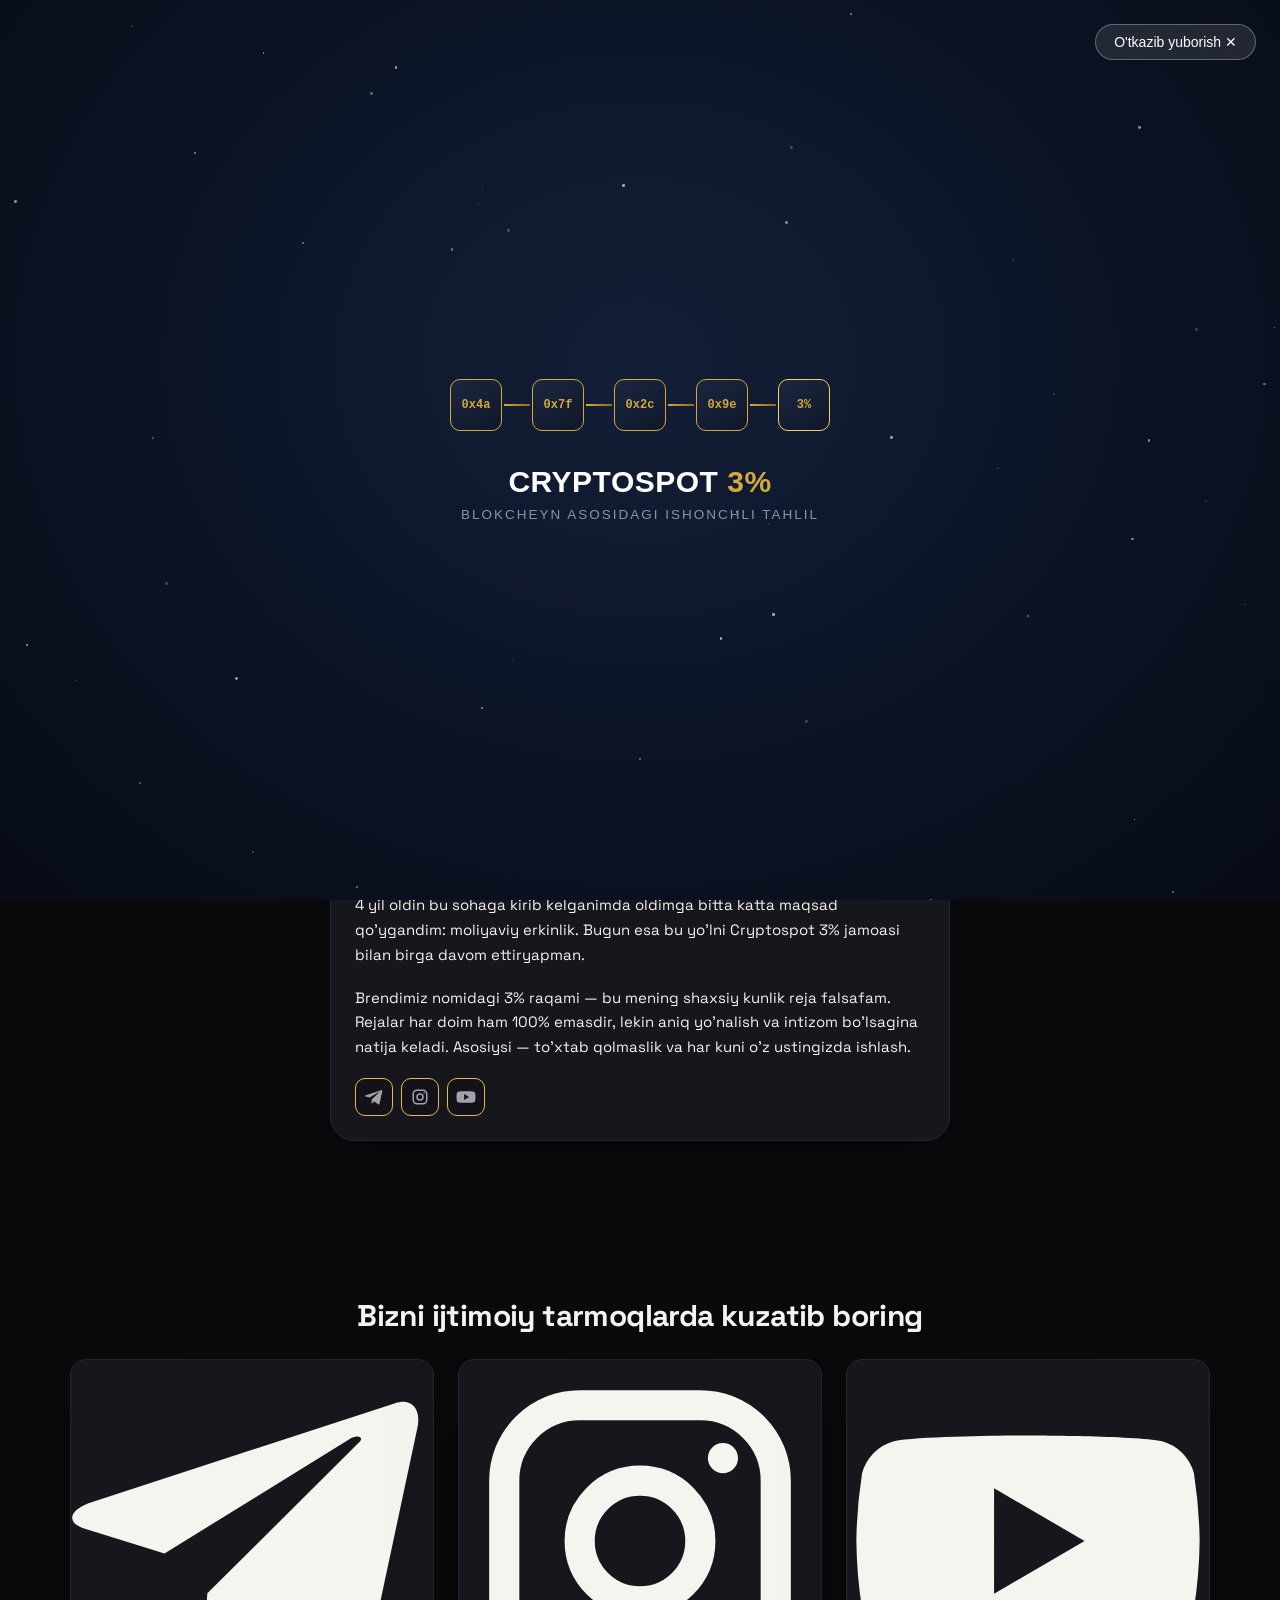
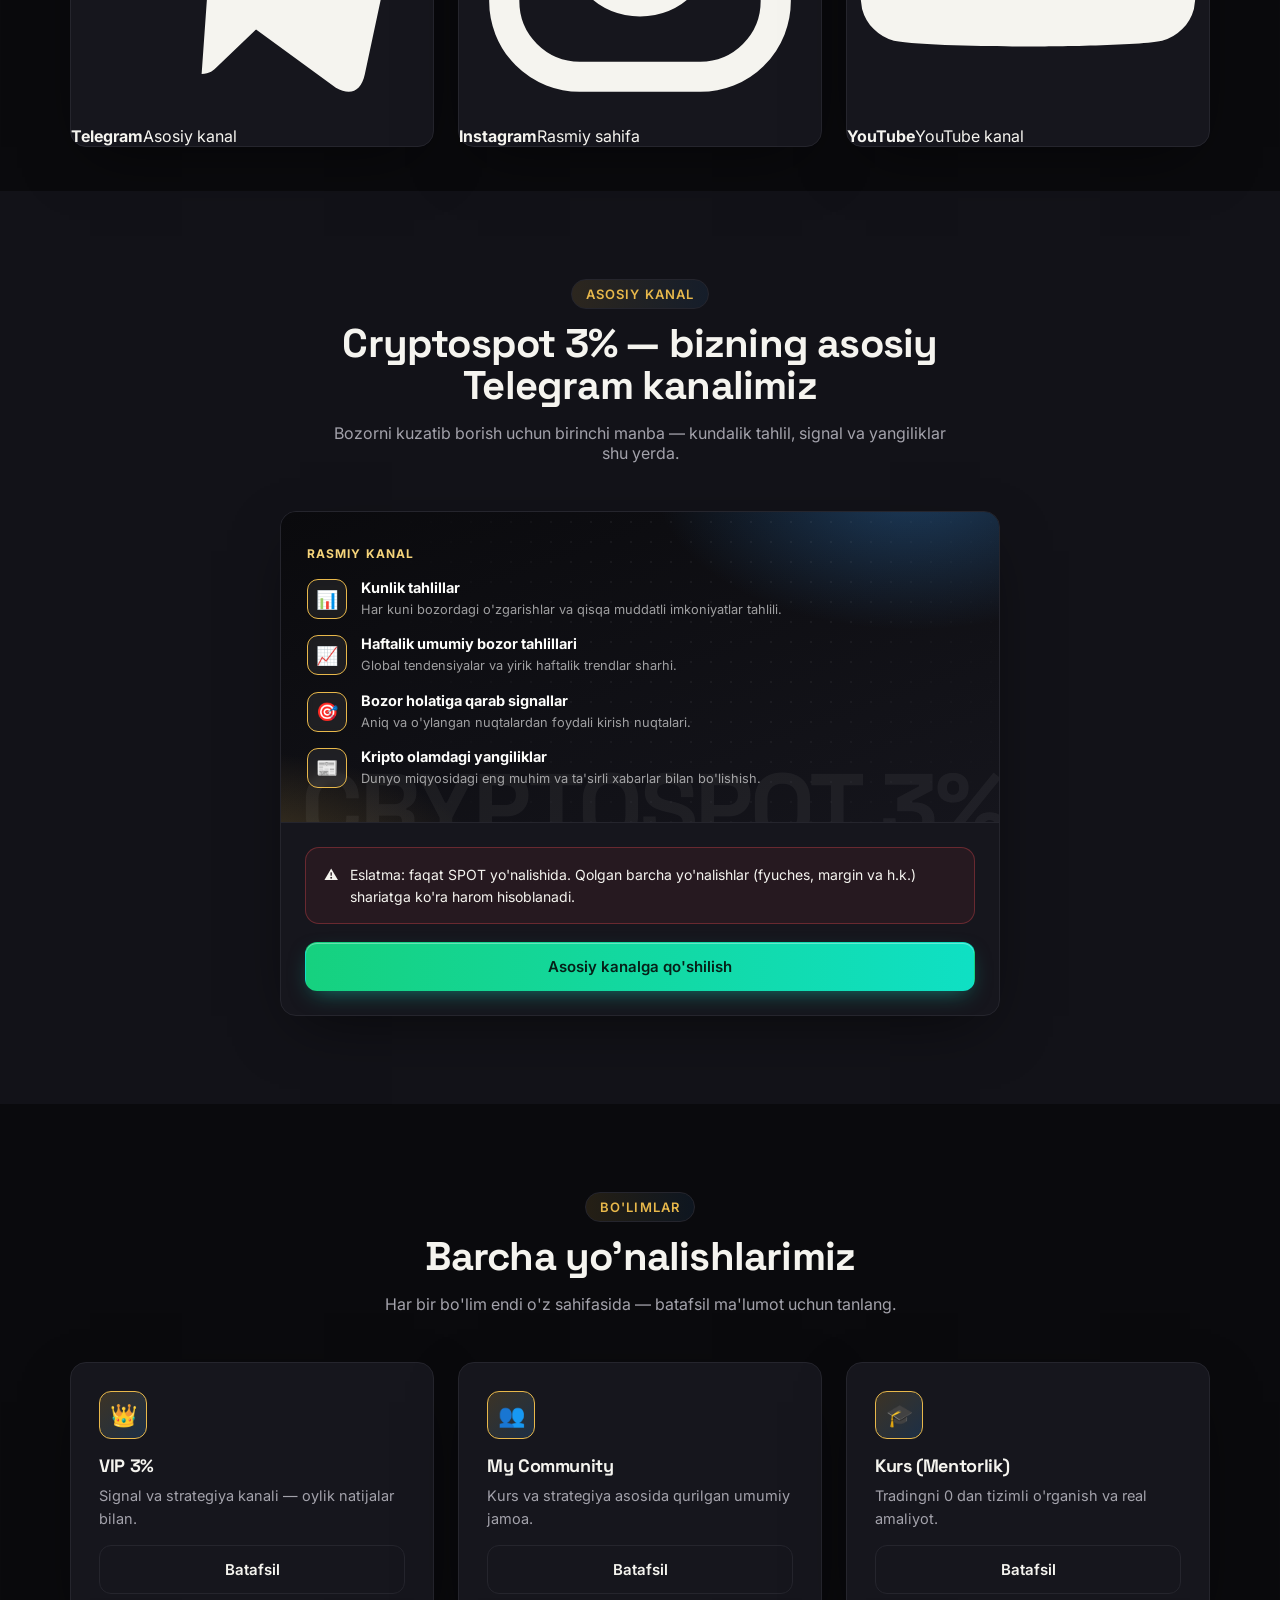
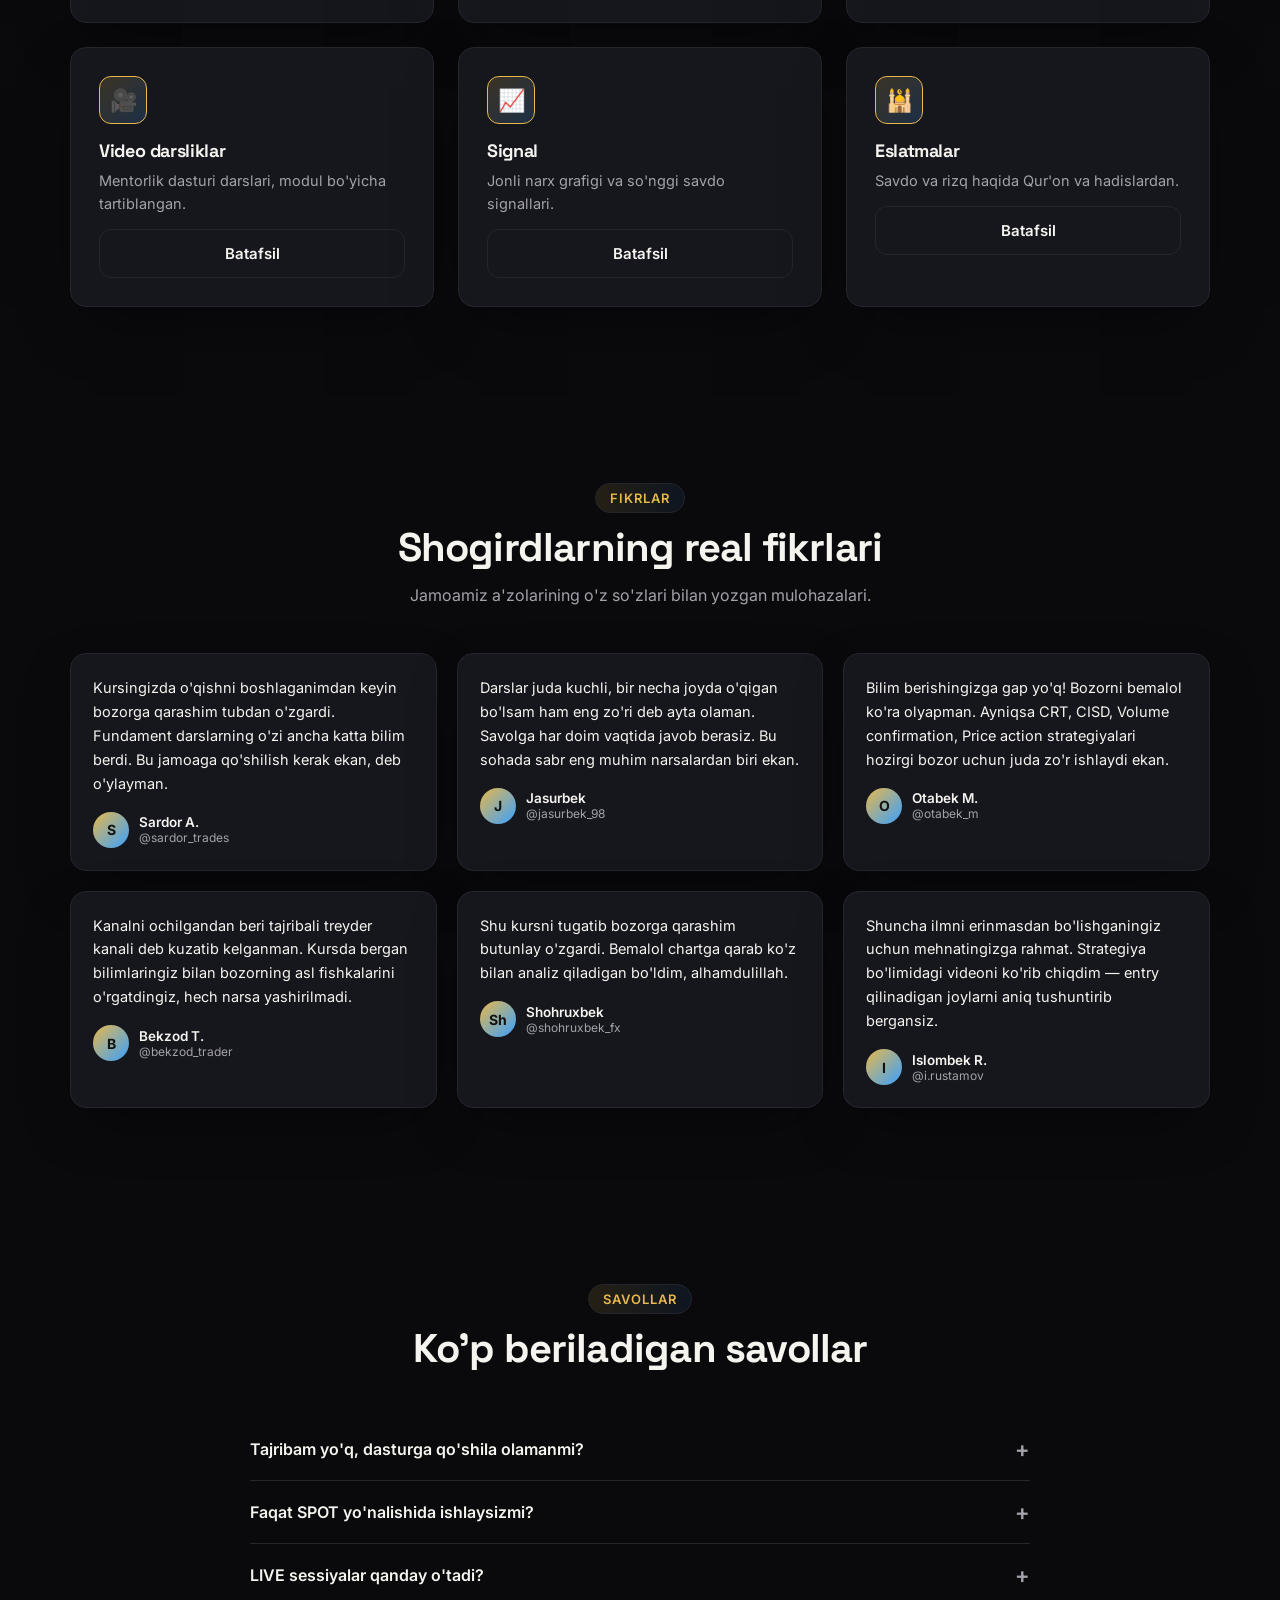
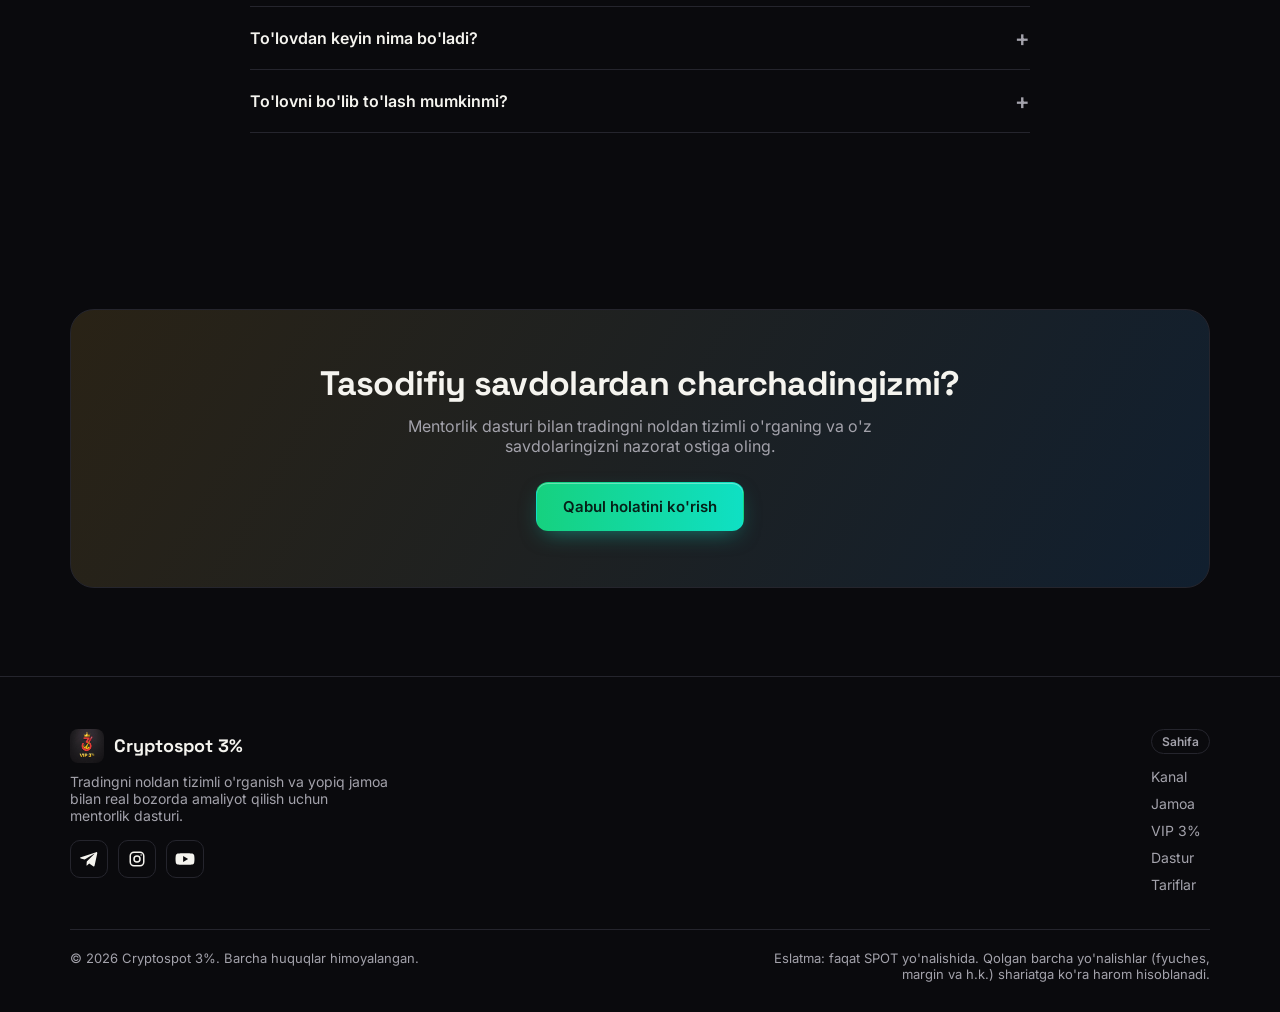
==== web/index.html @ ac778fa9 "To'liq sayt: 9 sahifa, veb admin panel va API ga ulanish Sayt endi mahsulotning markazi. site4 arxiv" ====
<!DOCTYPE html>
<html lang="uz" data-theme="dark">
<head>
<meta charset="UTF-8">
<meta name="viewport" content="width=device-width, initial-scale=1.0">
<title>CS3% Mentorlik — Cryptospot 3%</title>
<meta name="description" content="CS3% Mentorlik — tradingni 0 dan tizimli o'rganish va real bozorda amaliyot qilish uchun mentorlik dasturi. Abdulloh, Cryptospot 3% asoschisi.">
<meta property="og:title" content="CS3% Mentorlik — Cryptospot 3%">
<meta property="og:description" content="Tahlil qilishni hamma biladi. Biz sizga bajarishni — Execution'ni o'rgatamiz.">
<meta property="og:image" content="assets/img/logo-cs3.png">
<meta property="og:type" content="website">
<link rel="icon" href="assets/img/logo-main.png">
<link rel="preconnect" href="https://fonts.googleapis.com">
<link href="https://fonts.googleapis.com/css2?family=Inter:wght@400;500;600;700&family=Space+Grotesk:wght@500;600;700&display=swap" rel="stylesheet">
<link rel="stylesheet" href="assets/css/main.css">
  <meta name="google-site-verification" content="6dXz70I07AuWuCMM8r_XZK_Budmu9JHM1w6QXV11bR0">
<!-- Sozlamalar va ulanish moduli <head> da yuklanadi: sahifa ichidagi
     skriptlar SITE_CONFIG ga tayanadi, shuning uchun ular avval kelishi shart -->
<script src="assets/js/config.js"></script>
<script src="assets/js/auth.js"></script>
</head>
<body>
  <div id="introOverlay" style="position:fixed;inset:0;z-index:99999;background:radial-gradient(ellipse at 50% 40%,#131f38 0%,#0a1120 65%,#070c17 100%);display:flex;align-items:center;justify-content:center;transition:opacity .7s ease;overflow:hidden;">

  <div id="introStars" style="position:absolute;inset:0;"></div>

  <button id="introSkip" style="position:absolute;top:24px;right:24px;background:rgba(255,255,255,.1);backdrop-filter:blur(6px);color:#fff;border:1px solid rgba(255,255,255,.3);padding:9px 18px;border-radius:24px;font-size:14px;font-family:Arial,Helvetica,sans-serif;cursor:pointer;z-index:2;">
    O'tkazib yuborish ✕
  </button>

  <div style="position:relative;text-align:center;z-index:2;">
    <div id="introChain" style="display:flex;align-items:center;justify-content:center;">
      <div class="ib-block" style="animation-delay:.0s">
        <span class="ib-hash">0x4a</span>
      </div>
      <div class="ib-line" style="animation-delay:.45s"></div>
      <div class="ib-block" style="animation-delay:.3s">
        <span class="ib-hash">0x7f</span>
      </div>
      <div class="ib-line" style="animation-delay:.75s"></div>
      <div class="ib-block" style="animation-delay:.6s">
        <span class="ib-hash">0x2c</span>
      </div>
      <div class="ib-line" style="animation-delay:1.05s"></div>
      <div class="ib-block" style="animation-delay:.9s">
        <span class="ib-hash">0x9e</span>
      </div>
      <div class="ib-line" style="animation-delay:1.35s"></div>
      <div class="ib-block ib-block-final" style="animation-delay:1.2s">
        <span class="ib-hash">3%</span>
      </div>
    </div>

    <div id="introTitle" style="margin-top:34px;opacity:0;">
      <div style="color:#fff;font-family:Arial,Helvetica,sans-serif;font-size:30px;font-weight:800;letter-spacing:.5px;">
        CRYPTOSPOT <span style="color:#D4A83C;">3%</span>
      </div>
      <div style="color:#8a93a8;font-family:Arial,Helvetica,sans-serif;font-size:13.5px;letter-spacing:2px;margin-top:8px;text-transform:uppercase;">
        Blokcheyn asosidagi ishonchli tahlil
      </div>
    </div>
  </div>

  <style>
    @keyframes ibPop {
      0%   { opacity:0; transform:scale(.4) translateY(10px); }
      60%  { opacity:1; transform:scale(1.12) translateY(0); }
      100% { opacity:1; transform:scale(1) translateY(0); }
    }
    @keyframes ibLine {
      0%   { width:0; opacity:.3; }
      100% { width:26px; opacity:1; }
    }
    @keyframes ibTitleFade {
      0%   { opacity:0; transform:translateY(10px); }
      100% { opacity:1; transform:translateY(0); }
    }
    @keyframes ibGlow {
      0%,100% { box-shadow:0 0 10px rgba(212,168,60,.35), inset 0 0 10px rgba(212,168,60,.15); }
      50%     { box-shadow:0 0 22px rgba(212,168,60,.65), inset 0 0 14px rgba(212,168,60,.3); }
    }
    .ib-block {
      width:52px;height:52px;border-radius:10px;
      background:linear-gradient(145deg,#1b2740,#0f1729);
      border:1.5px solid #D4A83C;
      display:flex;align-items:center;justify-content:center;
      opacity:0;
      animation:ibPop .5s ease-out forwards, ibGlow 1.8s ease-in-out infinite;
      animation-delay:inherit;
    }
    .ib-block-final { border-color:#f2d060; }
    .ib-hash{ font-family:'Courier New',monospace; font-size:12px; color:#D4A83C; font-weight:700; }
    .ib-line{
      width:0; height:2px; margin:0 2px;
      background:linear-gradient(90deg,#D4A83C,#8a6b1f);
      opacity:0;
      animation:ibLine .3s ease-out forwards;
      animation-delay:inherit;
    }
    #introTitle{ animation:ibTitleFade .8s ease-out forwards; animation-delay:1.8s; }

    @media (max-width:480px){
      .ib-block{ width:40px;height:40px;border-radius:8px; }
      .ib-hash{ font-size:10px; }
      .ib-line{ width:0; margin:0 1px; }
      @keyframes ibLine { 0%{width:0;opacity:.3;} 100%{width:14px;opacity:1;} }
      #introTitle > div:first-child{ font-size:24px; }
    }
  </style>

  <script>
    (function(){
      var host = document.getElementById('introStars');
      for (var i=0;i<50;i++){
        var s = document.createElement('div');
        var size = Math.random()*2+1;
        s.style.cssText = 'position:absolute;width:'+size+'px;height:'+size+'px;border-radius:50%;'+
          'background:rgba(255,255,255,'+(Math.random()*0.5+0.15)+');'+
          'top:'+(Math.random()*100)+'%;left:'+(Math.random()*100)+'%;';
        host.appendChild(s);
      }
    })();
  </script>

</div>

<script>
(function(){
  var overlay = document.getElementById('introOverlay');
  var skipBtn = document.getElementById('introSkip');

  if (sessionStorage.getItem('cs3_intro_shown')) {
    overlay.style.display = 'none';
  } else {
    document.body.style.overflow = 'hidden';

    function closeIntro(){
      overlay.style.opacity = '0';
      document.body.style.overflow = '';
      sessionStorage.setItem('cs3_intro_shown', '1');
      setTimeout(function(){ overlay.style.display = 'none'; }, 700);
    }

    skipBtn.addEventListener('click', closeIntro);
    setTimeout(closeIntro, 3400);
  }
})();
</script>
  
<style>
.nav-links{display:none !important}
.burger{display:flex !important}
.mobile-menu a.active{color:var(--gold);font-weight:700}
</style>
<nav class="nav" id="navbar">
  <div class="container nav-inner">
    <a href="index.html" class="nav-logo">
      <img src="assets/img/logo-main.png" alt="Cryptospot 3%">
      <span>Cryptospot <span class="grad-text">3%</span></span>
    </a>
    <div class="nav-actions" style="margin-left:auto">
      <button class="icon-btn" id="themeToggle"><span data-theme-icon>☀️</span></button>
      <a href="kurs.html" class="btn btn-primary" style="padding:10px 18px;font-size:14px">Qabul holati</a>
      <button class="icon-btn" id="cs3Connect" title="Telegram orqali ulanish" style="width:auto;padding:0 12px;font-size:13px;font-weight:600">Ulanish</button>
      <button class="icon-btn burger" id="burger" style="display:flex">☰</button>
    </div>
  </div>
  <div class="mobile-menu" id="mobileMenu">
    <a href="index.html" class="active">Bosh sahifa</a>
    <a href="vip3.html">VIP 3%</a>
    <a href="community.html">Community</a>
    <a href="kurs.html">Kurs</a>
    <a href="video-darslar.html">Video darsliklar</a>
    <a href="signal.html">Signal</a>
    <a href="eslatmalar.html">Eslatmalar</a>
    <a href="social.html">Ijtimoiy tarmoqlar</a>
  </div>
</nav>


<!-- HERO -->
<section class="hero" id="hero">
  <div class="container" style="max-width:720px">
    <div class="center reveal" style="margin-bottom:30px">
      <span class="eyebrow" data-i18n="hero.eyebrow">CRYPTOSPOT 3%</span>
      <p class="muted" style="margin-top:16px;font-size:15.5px;max-width:480px;margin-left:auto;margin-right:auto" data-i18n="hero.tagline">4 yillik tajriba, aniq intizom falsafasi bilan qurilgan jamoa.</p>
    </div>
    <div class="hero-visual reveal" style="max-width:620px;margin:0 auto">
      <img src="assets/img/founder.jpg" alt="Abdulloh - Cryptospot 3% asoschisi">
      <div class="hero-visual-caption">
        <p class="grad-text" style="font-weight:600;font-size:17px" data-i18n="hero.badge">"Har bir katta muvaffaqiyat — kichik, ammo qat'iy qadamlardan boshlanadi."</p>
        <p data-i18n="hero.founder_intro">Mening ismim Abdulloh, Cryptospot 3% asoschisiman.</p>
        <p class="muted" data-i18n="about.p1">4 yil oldin bu sohaga kirib kelganimda...</p>
        <p class="muted" data-i18n="about.p2">Brendimiz nomidagi 3% raqami...</p>
        <div class="hero-visual-foot">
          <div class="hero-social-row">
            <a href="#" target="_blank" data-link="telegram" aria-label="Telegram"><svg viewBox="0 0 24 24" width="18" height="18" fill="currentColor" aria-hidden="true"><path d="M9.04 15.47l-.38 5.34c.54 0 .78-.23 1.06-.51l2.55-2.44 5.29 3.87c.97.54 1.66.26 1.92-.9l3.48-16.3c.31-1.45-.52-2.02-1.47-1.67L1.16 9.5c-1.41.55-1.39 1.34-.24 1.69l5.28 1.64L18.4 5.28c.58-.38 1.11-.17.67.21z"/></svg></a>
            <a href="#" target="_blank" data-link="instagram" aria-label="Instagram"><svg viewBox="0 0 24 24" width="18" height="18" fill="none" stroke="currentColor" stroke-width="2" stroke-linecap="round" aria-hidden="true"><rect x="3" y="3" width="18" height="18" rx="5"/><circle cx="12" cy="12" r="4"/><circle cx="17.5" cy="6.5" r="1" fill="currentColor" stroke="none"/></svg></a>
            <a href="#" target="_blank" data-link="youtube" aria-label="YouTube"><svg viewBox="0 0 24 24" width="20" height="20" fill="currentColor" aria-hidden="true"><path d="M23 7.5a3 3 0 0 0-2.11-2.12C19.02 5 12 5 12 5s-7.02 0-8.89.38A3 3 0 0 0 1 7.5 31.3 31.3 0 0 0 .62 12 31.3 31.3 0 0 0 1 16.5a3 3 0 0 0 2.11 2.12C4.98 19 12 19 12 19s7.02 0 8.89-.38A3 3 0 0 0 23 16.5 31.3 31.3 0 0 0 23.38 12 31.3 31.3 0 0 0 23 7.5zM9.75 15.5v-7l6 3.5z"/></svg></a>
          </div>
        </div>
      </div>
    </div>
  </div>
</section>

<!-- SOCIAL FOLLOW -->
<section class="section" id="social" style="padding:44px 0">
  <div class="container">
    <div class="center reveal" style="margin-bottom:28px">
      <h2 style="font-size:clamp(22px,2.6vw,30px)" data-i18n="social.title">Bizni ijtimoiy tarmoqlarda kuzatib boring</h2>
    </div>
    <div class="grid-3 reveal social-grid">
      <a href="#" target="_blank" data-link="telegram" class="card social-card" aria-label="Telegram">
        <div class="social-ic tg"><svg viewBox="0 0 24 24" fill="currentColor" aria-hidden="true"><path d="M9.04 15.47l-.38 5.34c.54 0 .78-.23 1.06-.51l2.55-2.44 5.29 3.87c.97.54 1.66.26 1.92-.9l3.48-16.3c.31-1.45-.52-2.02-1.47-1.67L1.16 9.5c-1.41.55-1.39 1.34-.24 1.69l5.28 1.64L18.4 5.28c.58-.38 1.11-.17.67.21z"/></svg></div>
        <div class="social-tx"><b>Telegram</b><span data-i18n="social.tg">Asosiy kanal</span></div>
      </a>
      <a href="#" target="_blank" data-link="instagram" class="card social-card" aria-label="Instagram">
        <div class="social-ic ig"><svg viewBox="0 0 24 24" fill="none" stroke="currentColor" stroke-width="2" stroke-linecap="round" aria-hidden="true"><rect x="3" y="3" width="18" height="18" rx="5"/><circle cx="12" cy="12" r="4"/><circle cx="17.5" cy="6.5" r="1" fill="currentColor" stroke="none"/></svg></div>
        <div class="social-tx"><b>Instagram</b><span data-i18n="social.ig">Rasmiy sahifa</span></div>
      </a>
      <a href="#" target="_blank" data-link="youtube" class="card social-card" aria-label="YouTube">
        <div class="social-ic yt"><svg viewBox="0 0 24 24" fill="currentColor" aria-hidden="true"><path d="M23 7.5a3 3 0 0 0-2.11-2.12C19.02 5 12 5 12 5s-7.02 0-8.89.38A3 3 0 0 0 1 7.5 31.3 31.3 0 0 0 .62 12 31.3 31.3 0 0 0 1 16.5a3 3 0 0 0 2.11 2.12C4.98 19 12 19 12 19s7.02 0 8.89-.38A3 3 0 0 0 23 16.5 31.3 31.3 0 0 0 23.38 12 31.3 31.3 0 0 0 23 7.5zM9.75 15.5v-7l6 3.5z"/></svg></div>
        <div class="social-tx"><b>YouTube</b><span data-i18n="social.yt">YouTube kanal</span></div>
      </a>
    </div>
  </div>
</section>

<!-- MAIN CHANNEL -->
<section class="section" id="channel" style="background:var(--bg-alt)">
  <div class="container">
    <div class="section-head center reveal">
      <span class="eyebrow" data-i18n="channel.eyebrow">Asosiy kanal</span>
      <h2 data-i18n="channel.title">Cryptospot 3% — bizning asosiy Telegram kanalimiz</h2>
      <p data-i18n="channel.lead">Bozorni kuzatib borish uchun birinchi manba — kundalik tahlil, signal va yangiliklar shu yerda.</p>
    </div>
    <div class="card reveal" style="max-width:720px;margin:0 auto;overflow:hidden">
      <div class="channel-poster" style="margin:0;border-radius:0;border:none;border-bottom:1px solid var(--border)">
        <span class="poster-watermark">CRYPTOSPOT 3%</span>
        <div class="poster-content">
          <span class="poster-tagline" data-i18n="channel.tag">Rasmiy kanal</span>
          <div class="poster-list">
            <div class="poster-row"><div class="poster-icon">📊</div><div><b data-i18n="channel.i1_t">Kunlik tahlillar</b><span class="desc" data-i18n="channel.i1_d">Har kuni bozordagi o'zgarishlar va qisqa muddatli imkoniyatlar tahlili.</span></div></div>
            <div class="poster-row"><div class="poster-icon">📈</div><div><b data-i18n="channel.i2_t">Haftalik umumiy bozor tahlillari</b><span class="desc" data-i18n="channel.i2_d">Global tendensiyalar va yirik haftalik trendlar sharhi.</span></div></div>
            <div class="poster-row"><div class="poster-icon">🎯</div><div><b data-i18n="channel.i3_t">Bozor holatiga qarab signallar</b><span class="desc" data-i18n="channel.i3_d">Aniq va o'ylangan nuqtalardan foydali kirish nuqtalari.</span></div></div>
            <div class="poster-row"><div class="poster-icon">📰</div><div><b data-i18n="channel.i4_t">Kripto olamdagi yangiliklar</b><span class="desc" data-i18n="channel.i4_d">Dunyo miqyosidagi eng muhim va ta'sirli xabarlar bilan bo'lishish.</span></div></div>
          </div>
        </div>
      </div>
      <div style="padding:24px">
        <div class="notice" style="margin-bottom:18px">⚠️ <span data-i18n="footer.reminder">Eslatma: faqat SPOT yo'nalishida. Qolgan barcha yo'nalishlar shariatga ko'ra harom hisoblanadi.</span></div>
        <a href="#" target="_blank" data-link="telegram" class="btn btn-primary btn-block" data-i18n="channel.cta">Asosiy kanalga qo'shilish</a>
      </div>
    </div>
  </div>
</section>

<!-- BO'LIMLAR TEASER -->
<section class="section" id="sections-teaser">
  <div class="container">
    <div class="section-head center reveal" style="max-width:640px">
      <span class="eyebrow">Bo'limlar</span>
      <h2>Barcha yo'nalishlarimiz</h2>
      <p class="muted">Har bir bo'lim endi o'z sahifasida — batafsil ma'lumot uchun tanlang.</p>
    </div>
    <div class="grid-3 reveal">
      <div class="card feature-card">
        <div class="feature-icon">👑</div>
        <h3>VIP 3%</h3>
        <p>Signal va strategiya kanali — oylik natijalar bilan.</p>
        <a href="vip3.html" class="btn btn-outline btn-block" style="margin-top:14px">Batafsil</a>
      </div>
      <div class="card feature-card">
        <div class="feature-icon">👥</div>
        <h3>My Community</h3>
        <p>Kurs va strategiya asosida qurilgan umumiy jamoa.</p>
        <a href="community.html" class="btn btn-outline btn-block" style="margin-top:14px">Batafsil</a>
      </div>
      <div class="card feature-card">
        <div class="feature-icon">🎓</div>
        <h3>Kurs (Mentorlik)</h3>
        <p>Tradingni 0 dan tizimli o'rganish va real amaliyot.</p>
        <a href="kurs.html" class="btn btn-outline btn-block" style="margin-top:14px">Batafsil</a>
      </div>
      <div class="card feature-card">
        <div class="feature-icon">🎥</div>
        <h3>Video darsliklar</h3>
        <p>Mentorlik dasturi darslari, modul bo'yicha tartiblangan.</p>
        <a href="video-darslar.html" class="btn btn-outline btn-block" style="margin-top:14px">Batafsil</a>
      </div>
      <div class="card feature-card">
        <div class="feature-icon">📈</div>
        <h3>Signal</h3>
        <p>Jonli narx grafigi va so'nggi savdo signallari.</p>
        <a href="signal.html" class="btn btn-outline btn-block" style="margin-top:14px">Batafsil</a>
      </div>
      <div class="card feature-card">
        <div class="feature-icon">🕌</div>
        <h3>Eslatmalar</h3>
        <p>Savdo va rizq haqida Qur'on va hadislardan.</p>
        <a href="eslatmalar.html" class="btn btn-outline btn-block" style="margin-top:14px">Batafsil</a>
      </div>
    </div>
  </div>
</section>

<!-- TESTIMONIALS -->
<section class="section" id="testimonials">
  <div class="container">
    <div class="section-head center reveal">
      <span class="eyebrow" data-i18n="testimonials.eyebrow">Fikrlar</span>
      <h2 data-i18n="testimonials.title">Shogirdlarning real fikrlari</h2>
      <p data-i18n="testimonials.lead">Jamoamiz a'zolarining o'z so'zlari bilan yozgan mulohazalari.</p>
    </div>
    <div class="tgrid reveal">
      <div class="card tcard"><p data-i18n="testimonials.t1"></p><footer><div class="tavatar">S</div><div><div class="tname">Sardor A.</div><div class="trole">@sardor_trades</div></div></footer></div>
      <div class="card tcard"><p data-i18n="testimonials.t2"></p><footer><div class="tavatar">J</div><div><div class="tname">Jasurbek</div><div class="trole">@jasurbek_98</div></div></footer></div>
      <div class="card tcard"><p data-i18n="testimonials.t3"></p><footer><div class="tavatar">O</div><div><div class="tname">Otabek M.</div><div class="trole">@otabek_m</div></div></footer></div>
      <div class="card tcard"><p data-i18n="testimonials.t4"></p><footer><div class="tavatar">B</div><div><div class="tname">Bekzod T.</div><div class="trole">@bekzod_trader</div></div></footer></div>
      <div class="card tcard"><p data-i18n="testimonials.t5"></p><footer><div class="tavatar">Sh</div><div><div class="tname">Shohruxbek</div><div class="trole">@shohruxbek_fx</div></div></footer></div>
      <div class="card tcard"><p data-i18n="testimonials.t6"></p><footer><div class="tavatar">I</div><div><div class="tname">Islombek R.</div><div class="trole">@i.rustamov</div></div></footer></div>
    </div>
  </div>
</section>

<!-- FAQ -->
<section class="section" id="faq">
  <div class="container" style="max-width:820px">
    <div class="section-head center reveal">
      <span class="eyebrow" data-i18n="faq.eyebrow">Savollar</span>
      <h2 data-i18n="faq.title">Ko'p beriladigan savollar</h2>
    </div>
    <div class="reveal">
      <details class="faq-item"><summary data-i18n="faq.q1">Tajribam yo'q, dasturga qo'shila olamanmi?</summary><p data-i18n="faq.a1"></p></details>
      <details class="faq-item"><summary data-i18n="faq.q2">Faqat SPOT yo'nalishida ishlaysizmi?</summary><p data-i18n="faq.a2"></p></details>
      <details class="faq-item"><summary data-i18n="faq.q3">LIVE sessiyalar qanday o'tadi?</summary><p data-i18n="faq.a3"></p></details>
      <details class="faq-item"><summary data-i18n="faq.q4">To'lovdan keyin nima bo'ladi?</summary><p data-i18n="faq.a4"></p></details>
      <details class="faq-item"><summary>To'lovni bo'lib to'lash mumkinmi?</summary><p>Ha. Agar bir martada to'lash noqulay bo'lsa, 4 oy davomida oyiga $100 dan bo'lib to'lash imkoniyati ham mavjud (bu variant "Qolgan o'rinlar" tarifida ishlaydi).</p></details>
    </div>
  </div>
</section>

<!-- FINAL CTA -->
<section class="section">
  <div class="container">
    <div class="cta-band reveal">
      <h2 data-i18n="cta.title">Tasodifiy savdolardan charchadingizmi?</h2>
      <p class="muted" style="max-width:520px;margin:0 auto 26px">Mentorlik dasturi bilan tradingni noldan tizimli o'rganing va o'z savdolaringizni nazorat ostiga oling.</p>
      <a href="#pricing" class="btn btn-primary">Qabul holatini ko'rish</a>
    </div>
  </div>
</section>

<!-- FOOTER -->
<footer class="site-footer">
  <div class="container">
    <div class="foot-top">
      <div class="foot-brand">
        <div class="nav-logo"><img src="assets/img/logo-main.png" alt="Cryptospot 3%"><span>Cryptospot 3%</span></div>
        <p>Tradingni noldan tizimli o'rganish va yopiq jamoa bilan real bozorda amaliyot qilish uchun mentorlik dasturi.</p>
        <div class="foot-social">
          <a href="#" target="_blank" data-link="telegram" class="icon-btn" aria-label="Telegram"><svg viewBox="0 0 24 24" width="18" height="18" fill="currentColor" aria-hidden="true"><path d="M9.04 15.47l-.38 5.34c.54 0 .78-.23 1.06-.51l2.55-2.44 5.29 3.87c.97.54 1.66.26 1.92-.9l3.48-16.3c.31-1.45-.52-2.02-1.47-1.67L1.16 9.5c-1.41.55-1.39 1.34-.24 1.69l5.28 1.64L18.4 5.28c.58-.38 1.11-.17.67.21z"/></svg></a>
          <a href="#" target="_blank" data-link="instagram" class="icon-btn" aria-label="Instagram"><svg viewBox="0 0 24 24" width="18" height="18" fill="none" stroke="currentColor" stroke-width="2" stroke-linecap="round" aria-hidden="true"><rect x="3" y="3" width="18" height="18" rx="5"/><circle cx="12" cy="12" r="4"/><circle cx="17.5" cy="6.5" r="1" fill="currentColor" stroke="none"/></svg></a>
          <a href="#" target="_blank" data-link="youtube" class="icon-btn" aria-label="YouTube"><svg viewBox="0 0 24 24" width="20" height="20" fill="currentColor" aria-hidden="true"><path d="M23 7.5a3 3 0 0 0-2.11-2.12C19.02 5 12 5 12 5s-7.02 0-8.89.38A3 3 0 0 0 1 7.5 31.3 31.3 0 0 0 .62 12 31.3 31.3 0 0 0 1 16.5a3 3 0 0 0 2.11 2.12C4.98 19 12 19 12 19s7.02 0 8.89-.38A3 3 0 0 0 23 16.5 31.3 31.3 0 0 0 23.38 12 31.3 31.3 0 0 0 23 7.5zM9.75 15.5v-7l6 3.5z"/></svg></a>
        </div>
      </div>
      <div>
        <div class="pill" style="margin-bottom:14px" data-i18n="footer.nav_title">Sahifa</div>
        <div style="display:flex;flex-direction:column;gap:10px;font-size:14px" class="muted">
          <a href="#channel" data-i18n="nav.channel">Kanal</a>
          <a href="#my-community" data-i18n="nav.community">Jamoa</a>
          <a href="#vip3" data-i18n="nav.vip3">VIP 3%</a>
          <a href="#program" data-i18n="nav.program">Dastur</a>
          <a href="#pricing" data-i18n="nav.pricing">Tariflar</a>
        </div>
      </div>
    </div>
    <div class="foot-bottom">
      <span>© <span id="yearNow"></span> Cryptospot 3%. <span data-i18n="footer.rights">Barcha huquqlar himoyalangan.</span></span>
      <span data-i18n="footer.reminder" style="max-width:480px;text-align:right">Eslatma: faqat SPOT yo'nalishida.</span>
    </div>
  </div>
</footer>

<script src="assets/js/main.js"></script>


</body>
</html>
---- web/assets/css/main.css ----
:root{
  --bg:#0a0a0d;
  --bg-alt:#121218;
  --card:#16161d;
  --fg:#f5f4ef;
  --muted:#a3a2ab;
  --border:#25252d;
  --gold:#e8b84b;
  --gold-2:#f6d47a;
  --blue:#3aa0ff;
  --blue-2:#6fc3ff;
  --red:#e6484f;
  --green:#0f5132;
  --green-2:#1c8a5c;
  --radius:16px;
  --shadow:0 20px 60px -20px rgba(0,0,0,.6);
  --maxw:1180px;
}
[data-theme="light"]{
  --bg:#faf9f5;
  --bg-alt:#f1efe6;
  --card:#ffffff;
  --fg:#15151a;
  --muted:#5c5b66;
  --border:#e6e2d3;
  --shadow:0 20px 50px -25px rgba(20,20,30,.25);
}
*{box-sizing:border-box}
html{scroll-behavior:smooth}
body{
  margin:0;
  background:var(--bg);
  color:var(--fg);
  font-family:'Inter',ui-sans-serif,system-ui,sans-serif;
  transition:background .25s ease,color .25s ease;
  -webkit-font-smoothing:antialiased;
}
h1,h2,h3,.display{
  font-family:'Space Grotesk',ui-sans-serif,sans-serif;
  letter-spacing:-0.02em;
  line-height:1.05;
}
a{color:inherit;text-decoration:none}
img{max-width:100%;display:block}
.container{max-width:var(--maxw);margin:0 auto;padding:0 20px}
.section{padding:88px 0}
@media(max-width:720px){.section{padding:56px 0}}
.eyebrow{
  display:inline-flex;align-items:center;gap:8px;
  font-size:13px;font-weight:600;letter-spacing:.08em;text-transform:uppercase;
  color:var(--gold);
  background:linear-gradient(90deg,rgba(232,184,75,.12),rgba(58,160,255,.08));
  border:1px solid var(--border);
  padding:6px 14px;border-radius:999px;
}
.grad-text{
  background:linear-gradient(90deg,var(--gold-2),var(--gold),var(--blue-2));
  -webkit-background-clip:text;background-clip:text;color:transparent;
}
.muted{color:var(--muted)}
.btn{
  display:inline-flex;align-items:center;justify-content:center;gap:8px;
  padding:14px 26px;border-radius:12px;font-weight:600;font-size:15px;
  border:1px solid transparent;cursor:pointer;transition:transform .15s ease,filter .15s ease,background .2s;
  white-space:nowrap;
}
.btn:active{transform:scale(.98)}
.btn-primary{
  background:linear-gradient(90deg,#16d17f,#0fe0c4);
  color:#062018;
  box-shadow:inset 0 1px 0 rgba(255,255,255,.35), 0 8px 22px -8px rgba(15,224,196,.5);
}
.btn-primary:hover{filter:brightness(1.08)}
.btn-outline{
  background:transparent;border:1px solid var(--border);color:var(--fg);
}
.btn-outline:hover{background:var(--bg-alt)}
.btn-block{width:100%}
.card{
  background:var(--card);
  border:1px solid var(--border);
  border-radius:var(--radius);
  box-shadow:var(--shadow);
}
.pill{
  display:inline-block;padding:4px 10px;border-radius:999px;font-size:12px;font-weight:600;
  border:1px solid var(--border);color:var(--muted);
}

/* Navbar */
.nav{
  position:sticky;top:0;z-index:50;
  backdrop-filter:blur(14px);
  background:color-mix(in srgb, var(--bg) 78%, transparent);
  border-bottom:1px solid transparent;
  transition:border-color .2s ease, background .2s ease;
}
.nav.scrolled{border-bottom-color:var(--border)}
.nav-inner{display:flex;align-items:center;justify-content:space-between;height:74px}
.nav-logo{display:flex;align-items:center;gap:10px;font-weight:700;font-family:'Space Grotesk',sans-serif;font-size:18px}
.nav-logo img{height:34px;width:34px;border-radius:8px;object-fit:cover}
.nav-links{display:none;align-items:center;gap:28px}
.nav-links a{font-size:14px;color:var(--muted);transition:color .15s}
.nav-links a:hover{color:var(--fg)}
.nav-actions{display:flex;align-items:center;gap:10px}
.icon-btn{
  width:38px;height:38px;border-radius:10px;border:1px solid var(--border);
  display:flex;align-items:center;justify-content:center;background:transparent;color:var(--fg);cursor:pointer;
}
.icon-btn:hover{background:var(--bg-alt)}
.lang-btn{font-size:13px;font-weight:700;width:auto;padding:0 10px}
.burger{display:flex}
.mobile-menu{display:none;flex-direction:column;gap:4px;padding:12px 20px 20px;border-top:1px solid var(--border)}
.mobile-menu a{padding:10px 0;font-size:15px;color:var(--fg);border-bottom:1px solid var(--border)}
.mobile-menu.open{display:flex}
@media(max-width:860px){
  .nav-links{display:none}
}

/* Hero */
.hero{
  position:relative;overflow:hidden;
  padding:120px 0 90px;
  background:
    radial-gradient(60% 50% at 15% 0%, rgba(232,184,75,.14), transparent 60%),
    radial-gradient(50% 50% at 90% 10%, rgba(58,160,255,.16), transparent 60%);
}
.hero-grid{display:grid;grid-template-columns:1.1fr .9fr;gap:56px;align-items:center}
@media(max-width:960px){.hero-grid{grid-template-columns:1fr}}
.hero h1{font-size:clamp(34px,5vw,58px);margin:18px 0 20px}
.hero p.lead{font-size:18px;color:var(--muted);max-width:520px;margin-bottom:32px}
.hero-cta{display:flex;gap:14px;flex-wrap:wrap}
.hero-visual{
  border-radius:24px;overflow:hidden;border:1px solid var(--border);box-shadow:var(--shadow);
  background:var(--card);
}
.hero-visual img{width:100%;aspect-ratio:4/3;object-fit:cover;object-position:top center;display:block}
.hero-visual-caption{padding:22px 24px 24px}
.hero-visual-caption p{
  margin:0 0 18px;font-size:15px;line-height:1.65;font-family:'Space Grotesk',sans-serif;
  color:var(--fg);
}
.hero-visual-foot{display:flex;align-items:center;justify-content:space-between;flex-wrap:wrap;gap:14px}
.hero-social-row{display:flex;gap:8px}
.hero-social-row a{
  width:38px;height:38px;border-radius:10px;border:1px solid var(--gold);
  display:flex;align-items:center;justify-content:center;background:var(--bg-alt);
  font-size:12px;font-weight:700;color:var(--muted);transition:color .15s,border-color .15s;
}
.hero-social-row a:hover{color:var(--fg);border-color:var(--gold)}
.trust-row{display:flex;gap:28px;margin-top:36px;flex-wrap:wrap}
.trust-item{font-size:13px;color:var(--muted);display:flex;align-items:center;gap:8px}

/* Section headers */
.section-head{max-width:640px;margin-bottom:48px}
.section-head h2{font-size:clamp(26px,3.4vw,40px);margin:14px 0 12px}
.section-head p{color:var(--muted);font-size:16px}
.center{text-align:center;margin-left:auto;margin-right:auto}

/* Feature grid */
.grid-3{display:grid;grid-template-columns:repeat(3,1fr);gap:24px}
.grid-4{display:grid;grid-template-columns:repeat(4,1fr);gap:20px}
.grid-2{display:grid;grid-template-columns:1fr 1fr;gap:24px}
@media(max-width:900px){.grid-3,.grid-4,.grid-2{grid-template-columns:1fr 1fr}}
@media(max-width:640px){.grid-3,.grid-4,.grid-2{grid-template-columns:1fr}}
.feature-card{padding:28px;border-radius:var(--radius)}
.feature-icon{
  width:48px;height:48px;border-radius:12px;margin-bottom:18px;
  display:flex;align-items:center;justify-content:center;font-size:22px;
  background:linear-gradient(135deg,rgba(232,184,75,.18),rgba(58,160,255,.18));
  border:1px solid var(--gold);
}
.feature-card h3{font-size:18px;margin:0 0 8px}
.feature-card p{color:var(--muted);font-size:14.5px;line-height:1.6;margin:0}

/* Founder */
.founder{display:grid;grid-template-columns:.8fr 1.2fr;gap:48px;align-items:center}
@media(max-width:900px){.founder{grid-template-columns:1fr}}
.founder-photo{border-radius:20px;overflow:hidden;border:1px solid var(--border);box-shadow:var(--shadow)}
.founder-quote{font-size:20px;line-height:1.55;font-family:'Space Grotesk',sans-serif;margin:0 0 22px}
.founder-name{font-weight:700}
.founder-role{color:var(--muted);font-size:14px}

/* Community */
.comm-card{padding:0;overflow:hidden}
.comm-head{display:flex;align-items:center;gap:14px;padding:22px 22px 0}
.comm-head img{width:46px;height:46px;border-radius:12px;object-fit:cover;border:1px solid var(--gold)}
.comm-head h3{margin:0;font-size:18px}
.comm-head span{font-size:13px;color:var(--muted)}
.comm-shot{margin:18px 22px;border-radius:14px;overflow:hidden;border:1px solid var(--border)}

/* Phone mockup frame for screenshots */
.phone-wrap{
  margin:22px auto 6px;
  display:flex;justify-content:center;
}
.phone-frame{
  position:relative;
  width:230px;
  background:linear-gradient(180deg,#1c1c22,#0c0c10);
  border-radius:34px;
  padding:10px;
  box-shadow:0 30px 60px -25px rgba(0,0,0,.55), inset 0 0 0 1px rgba(255,255,255,.05);
  border:1px solid rgba(255,255,255,.08);
}
.phone-notch{
  position:absolute;top:10px;left:50%;transform:translateX(-50%);
  width:74px;height:20px;background:#0c0c10;border-radius:0 0 14px 14px;
  z-index:2;
  box-shadow:0 1px 0 rgba(255,255,255,.05);
}
.phone-screen{
  position:relative;
  border-radius:24px;
  overflow:hidden;
  border:1px solid rgba(255,255,255,.06);
  aspect-ratio:589/1216;
}
.phone-screen img{width:100%;height:100%;object-fit:cover;object-position:top center;display:block}
.phone-side-btn{position:absolute;width:3px;background:#0c0c10;border-radius:2px}
.phone-side-btn.left1{left:-3px;top:90px;height:26px}
.phone-side-btn.left2{left:-3px;top:126px;height:44px}
.phone-side-btn.right1{right:-3px;top:110px;height:56px}
.comm-caption{
  text-align:center;font-size:12px;color:var(--muted);margin-top:12px;
}

/* Original icon-grid visual (replaces raw screenshots) */
.channel-visual{
  position:relative;
  margin:18px 22px 4px;
  border-radius:16px;
  overflow:hidden;
  min-height:200px;
  border:1px solid var(--border);
  background:
    linear-gradient(135deg, rgba(232,184,75,.16), rgba(58,160,255,.18)),
    repeating-linear-gradient(45deg, rgba(255,255,255,.035) 0 2px, transparent 2px 26px),
    radial-gradient(120% 100% at 100% 0%, rgba(255,255,255,.05), transparent 60%),
    var(--bg-alt);
}
.chip-grid{
  position:relative;z-index:1;
  display:grid;grid-template-columns:repeat(3,1fr);gap:10px;
  padding:20px;height:100%;
}
.chip{
  display:flex;flex-direction:column;align-items:center;justify-content:center;gap:7px;
  background:rgba(255,255,255,.05);
  border:1px solid rgba(255,255,255,.09);
  border-radius:12px;padding:16px 6px;text-align:center;
  backdrop-filter:blur(2px);
}
.chip-icon{font-size:21px}
.chip-label{font-size:11px;font-weight:700;letter-spacing:.01em;color:var(--fg);line-height:1.3}
[data-theme="light"] .channel-visual{
  background:
    linear-gradient(135deg, rgba(232,184,75,.14), rgba(58,160,255,.14)),
    repeating-linear-gradient(45deg, rgba(0,0,0,.025) 0 2px, transparent 2px 26px),
    var(--bg-alt);
}
[data-theme="light"] .chip{background:rgba(255,255,255,.6);border-color:var(--border)}

/* Banner / poster style visual (replaces app-like grid) */
.channel-poster{
  position:relative;overflow:hidden;border-radius:18px;
  margin:18px 22px 4px;padding:34px 26px;min-height:280px;
  border:1px solid var(--border);
  background:
    radial-gradient(60% 80% at 88% -10%, rgba(58,160,255,.32), transparent 60%),
    radial-gradient(70% 70% at -10% 115%, rgba(232,184,75,.28), transparent 55%),
    linear-gradient(160deg,#0a0a0d 0%, #15151c 100%);
}
.channel-poster::before{
  content:'';position:absolute;inset:0;opacity:.55;pointer-events:none;
  background-image:radial-gradient(rgba(255,255,255,.09) 1px, transparent 1.5px);
  background-size:20px 20px;
  -webkit-mask-image:radial-gradient(circle at 60% 30%, black 25%, transparent 72%);
  mask-image:radial-gradient(circle at 60% 30%, black 25%, transparent 72%);
}
.poster-watermark{
  position:absolute;right:-6px;bottom:-34px;z-index:0;pointer-events:none;
  font-family:'Space Grotesk',sans-serif;font-weight:700;letter-spacing:-3px;
  font-size:96px;line-height:1;color:rgba(255,255,255,.05);
  white-space:nowrap;
}
.poster-content{position:relative;z-index:1}
.poster-tagline{
  font-size:12px;font-weight:700;letter-spacing:.09em;text-transform:uppercase;
  color:var(--gold-2);margin-bottom:18px;display:block;
}
.poster-list{display:flex;flex-direction:column;gap:16px}
.poster-row{display:flex;align-items:flex-start;gap:14px}
.poster-icon{
  width:40px;height:40px;border-radius:11px;flex-shrink:0;
  background:rgba(255,255,255,.07);border:1px solid var(--gold);
  display:flex;align-items:center;justify-content:center;font-size:18px;
  backdrop-filter:blur(3px);
}
.poster-row b{font-size:14.5px;display:block;margin-bottom:2px;color:#fdfdfb}
.poster-row .desc{font-size:12.8px;color:rgba(255,255,255,.6);line-height:1.5}
.comm-list{list-style:none;margin:0;padding:0 22px 22px;display:flex;flex-direction:column;gap:12px}
.comm-list li{font-size:14px;color:var(--muted);display:flex;gap:10px}
.comm-list b{color:var(--fg);font-weight:600}

/* Program steps */
.steps{display:grid;grid-template-columns:repeat(2,1fr);gap:20px}
@media(max-width:720px){.steps{grid-template-columns:1fr}}
.step-card{padding:24px;display:flex;gap:16px;align-items:flex-start}
.step-num{
  min-width:38px;height:38px;border-radius:10px;background:var(--bg-alt);border:1px solid var(--gold);
  display:flex;align-items:center;justify-content:center;font-weight:700;color:var(--gold);
}

/* Pricing */
.pricing-grid{display:grid;grid-template-columns:1fr 1fr;gap:28px}
@media(max-width:820px){.pricing-grid{grid-template-columns:1fr}}
.price-card{padding:32px;position:relative}
.price-card.featured{
  border-color:var(--gold);
  box-shadow:0 0 0 1px var(--gold), var(--shadow);
  background:
    radial-gradient(120% 90% at 100% 0%, rgba(28,138,92,.22), transparent 55%),
    radial-gradient(90% 70% at 0% 100%, rgba(232,184,75,.14), transparent 55%),
    var(--card);
}
.price-card.featured h3{color:var(--gold-2)}
.price-tag{position:absolute;top:-13px;left:28px;background:var(--gold);color:#1a1204;font-size:12px;font-weight:700;padding:5px 12px;border-radius:999px}
.price-old{color:var(--muted);text-decoration:line-through;font-size:18px;margin-right:8px}
.price-new{font-size:40px;font-weight:700;font-family:'Space Grotesk',sans-serif;color:var(--gold-2)}
.price-list{list-style:none;margin:22px 0 26px;padding:0;display:flex;flex-direction:column;gap:12px}
.price-list li{display:flex;gap:10px;font-size:14.5px;color:var(--muted)}
.price-list li b{color:var(--fg);font-weight:500}
.check{color:var(--gold);flex-shrink:0}

/* Testimonials */
.tgrid{display:grid;grid-template-columns:repeat(3,1fr);gap:20px}
@media(max-width:900px){.tgrid{grid-template-columns:1fr 1fr}}
@media(max-width:640px){.tgrid{grid-template-columns:1fr}}
.tcard{padding:22px}
.tcard p{font-size:14.5px;line-height:1.65;color:var(--fg);margin:0 0 16px}
.tcard footer{display:flex;align-items:center;gap:10px}
.tavatar{width:36px;height:36px;border-radius:50%;background:linear-gradient(135deg,var(--gold),var(--blue));display:flex;align-items:center;justify-content:center;font-weight:700;color:#111;font-size:14px}
.tname{font-size:13.5px;font-weight:600}
.trole{font-size:12px;color:var(--muted)}

/* FAQ */
.faq-item{border-bottom:1px solid var(--border);padding:18px 0}
.faq-item summary{cursor:pointer;font-weight:600;font-size:16px;list-style:none;display:flex;justify-content:space-between;align-items:center}
.faq-item summary::-webkit-details-marker{display:none}
.faq-item summary:after{content:'+';font-size:22px;color:var(--muted);transition:transform .2s}
.faq-item[open] summary:after{transform:rotate(45deg)}
.faq-item p{color:var(--muted);margin:12px 0 0;font-size:14.5px;line-height:1.6}

/* Survey form */
.survey-wrap{display:grid;grid-template-columns:1fr 1fr;gap:48px;align-items:start}
@media(max-width:900px){.survey-wrap{grid-template-columns:1fr}}
.form-card{padding:32px}
.field{margin-bottom:18px}
.field label{display:block;font-size:13.5px;font-weight:600;margin-bottom:8px}
.field input[type=text],.field input[type=number],.field select,.field textarea{
  width:100%;padding:12px 14px;border-radius:10px;border:1px solid var(--border);
  background:var(--bg-alt);color:var(--fg);font-family:inherit;font-size:14.5px;
}
.radio-row{display:flex;gap:10px;flex-wrap:wrap}
.radio-chip{border:1px solid var(--border);border-radius:10px;padding:10px 14px;font-size:13.5px;cursor:pointer;color:var(--muted)}
.radio-chip input{margin-right:6px}
.radio-chip:has(input:checked){border-color:var(--gold);color:var(--fg);background:rgba(232,184,75,.08)}
.form-note{font-size:12.5px;color:var(--muted);margin-top:10px}
.form-status{margin-top:14px;font-size:14px;display:none}
.form-status.show{display:block}
.form-status.ok{color:#6ee7a0}
.form-status.err{color:var(--red)}

/* CTA band */
.cta-band{
  border-radius:24px;padding:56px;text-align:center;
  background:linear-gradient(120deg,rgba(232,184,75,.14),rgba(58,160,255,.14));
  border:1px solid var(--border);
}
.cta-band h2{font-size:clamp(24px,3vw,34px);margin:0 0 14px}

/* Footer */
footer.site-footer{border-top:1px solid var(--border);padding:52px 0 30px}
.foot-top{display:flex;justify-content:space-between;flex-wrap:wrap;gap:32px;margin-bottom:36px}
.foot-brand{max-width:320px}
.foot-brand p{color:var(--muted);font-size:14px;margin-top:10px}
.foot-social{display:flex;gap:10px;margin-top:16px}
.foot-bottom{border-top:1px solid var(--border);padding-top:20px;display:flex;justify-content:space-between;flex-wrap:wrap;gap:10px;color:var(--muted);font-size:13px}

/* Reveal animation */
.reveal{opacity:0;transform:translateY(18px);transition:opacity .6s ease,transform .6s ease}
.reveal.in{opacity:1;transform:translateY(0)}

/* Note warning */
.notice{
  display:flex;gap:12px;align-items:flex-start;padding:16px 18px;border-radius:14px;
  background:rgba(230,72,79,.08);border:1px solid rgba(230,72,79,.35);font-size:14px;line-height:1.55;
}

/* ==========================================================
   Telegram orqali ulanish oynasi (auth.js yaratadi)
   ========================================================== */
.cs3-modal{
  position:fixed;inset:0;z-index:1000;
  background:rgba(0,0,0,.65);
  display:flex;align-items:center;justify-content:center;padding:20px;
}
.cs3-modal.hidden{display:none}
.cs3-modal-card{
  position:relative;width:min(420px,100%);
  background:var(--card);border:1px solid var(--border);
  border-radius:var(--radius);padding:28px 24px;
  box-shadow:var(--shadow);text-align:center;
}
.cs3-modal-card h3{margin:0 0 12px;font-size:20px}
.cs3-modal-x{
  position:absolute;top:10px;right:12px;
  background:none;border:0;color:var(--muted);
  font-size:26px;line-height:1;cursor:pointer;padding:4px 8px;
}
.cs3-modal-x:hover{color:var(--fg)}
.cs3-muted{color:var(--muted);line-height:1.6;margin:0 0 18px}
.cs3-small{font-size:13px;margin:14px 0 0}
.cs3-btn{
  display:inline-block;padding:13px 26px;border-radius:12px;
  background:linear-gradient(90deg,var(--gold),var(--gold-2));
  color:#151515;font-weight:700;text-decoration:none;cursor:pointer;
  border:0;font-size:15px;
}
.cs3-btn:hover{filter:brightness(1.08)}
.cs3-btn[href=""],.cs3-btn:not([href]){opacity:.55;pointer-events:none}

/* «tez orada» belgisi — tarif kartochkalarida */
.cs3-soon{
  display:inline-block;margin-left:8px;padding:3px 10px;
  border:1px solid var(--border);border-radius:999px;
  font-size:12px;font-weight:600;color:var(--blue-2);
  vertical-align:middle;
}
.cs3-locked{opacity:.55}

/* Tor ekranda yuqori panel sig'masdan sahifani yon tomonga siljitardi.
   Asosiy chaqiruv tugmasi hamburger menyuda ham bor — mobilda yashiramiz. */
@media (max-width: 620px){
  .nav-actions{gap:6px}
  .nav-actions .btn-primary{display:none}
  #cs3Connect{padding:0 10px;font-size:12px}
  .nav-logo{font-size:16px}
  .nav-logo img{height:30px;width:30px}
}
@media (max-width: 380px){
  .nav-logo span{display:none}
}
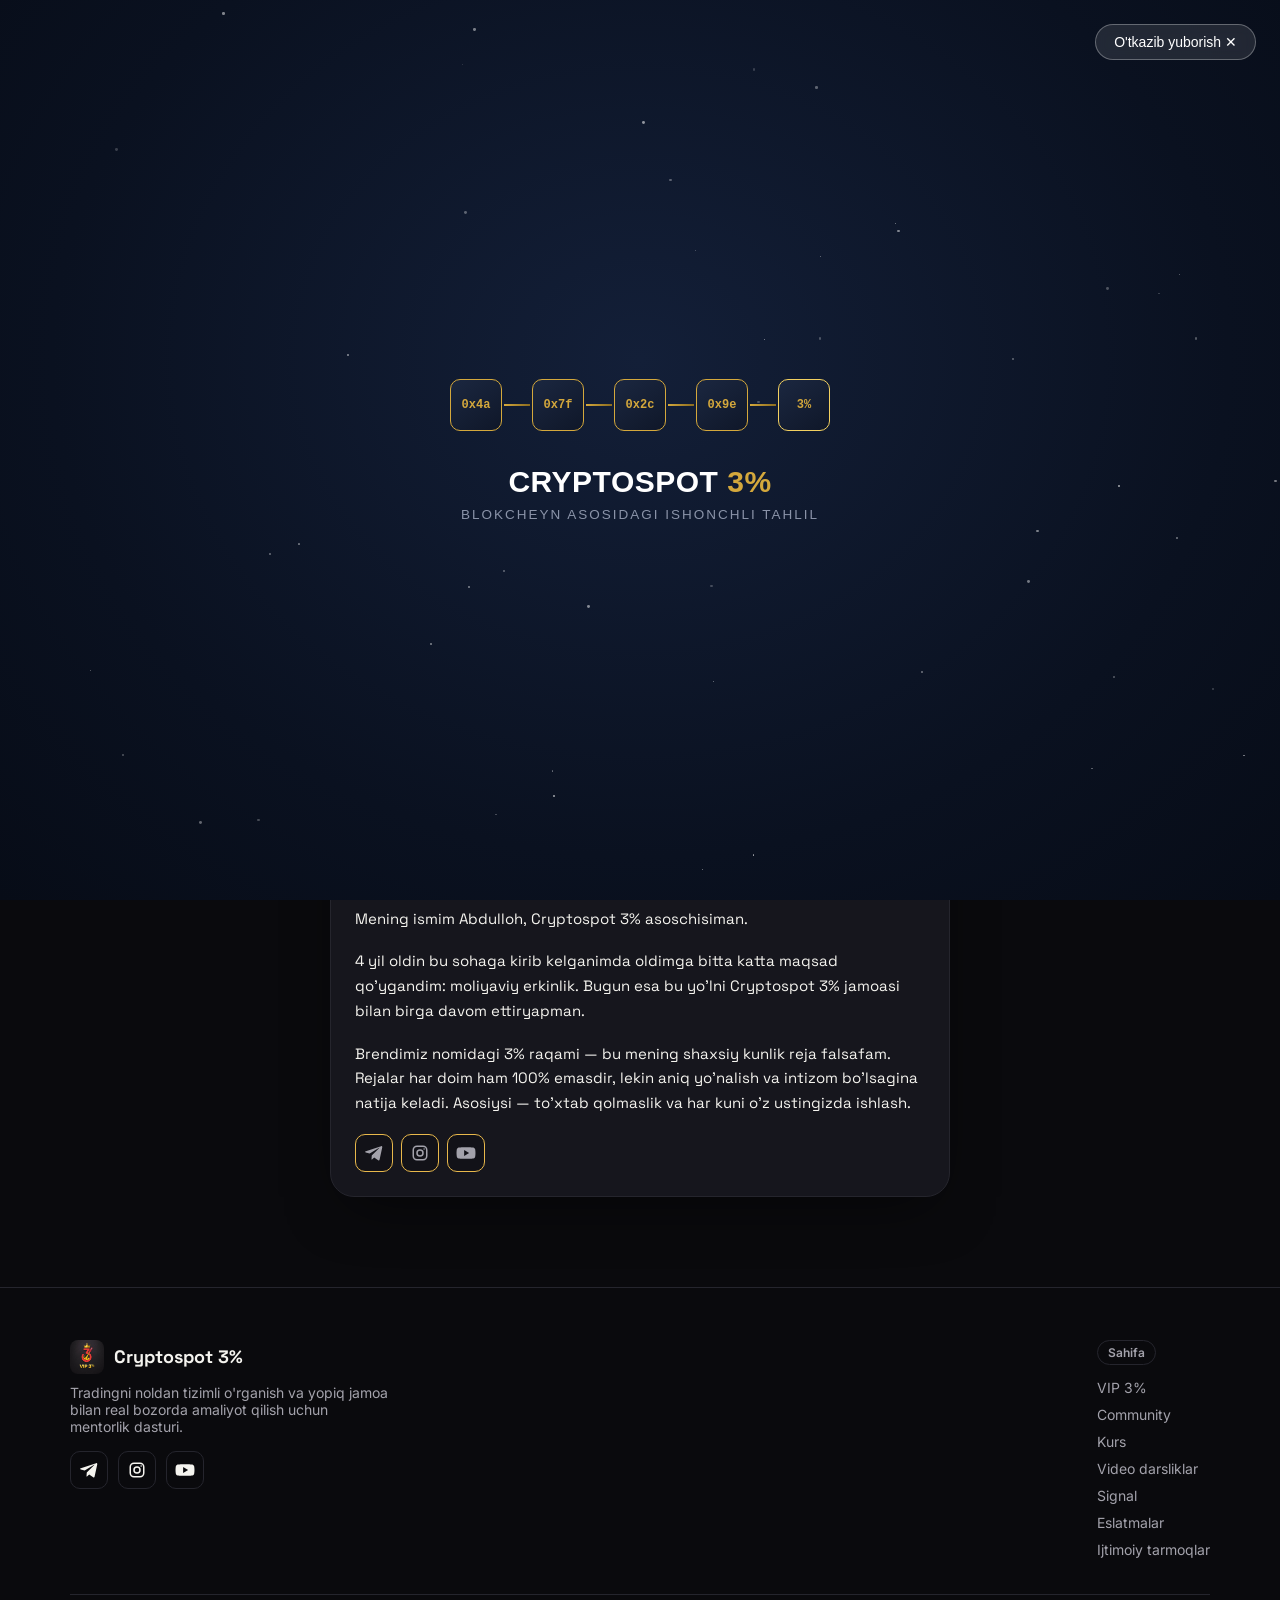
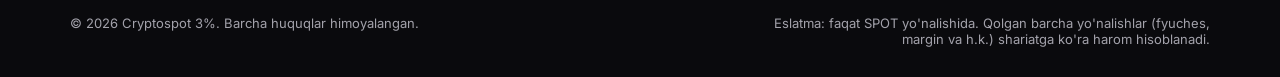
==== commit ed72beed: "web: bosh sahifani qisqartirish, ko'rinadigan menyu, bepul video darslar - index.html: bosh sahifa a" ====
--- a/web/index.html
+++ b/web/index.html
@@ -148,9 +148,6 @@
 </script>
   
 <style>
-.nav-links{display:none !important}
-.burger{display:flex !important}
-.mobile-menu a.active{color:var(--gold);font-weight:700}
 </style>
 <nav class="nav" id="navbar">
   <div class="container nav-inner">
@@ -204,153 +201,6 @@
   </div>
 </section>
 
-<!-- SOCIAL FOLLOW -->
-<section class="section" id="social" style="padding:44px 0">
-  <div class="container">
-    <div class="center reveal" style="margin-bottom:28px">
-      <h2 style="font-size:clamp(22px,2.6vw,30px)" data-i18n="social.title">Bizni ijtimoiy tarmoqlarda kuzatib boring</h2>
-    </div>
-    <div class="grid-3 reveal social-grid">
-      <a href="#" target="_blank" data-link="telegram" class="card social-card" aria-label="Telegram">
-        <div class="social-ic tg"><svg viewBox="0 0 24 24" fill="currentColor" aria-hidden="true"><path d="M9.04 15.47l-.38 5.34c.54 0 .78-.23 1.06-.51l2.55-2.44 5.29 3.87c.97.54 1.66.26 1.92-.9l3.48-16.3c.31-1.45-.52-2.02-1.47-1.67L1.16 9.5c-1.41.55-1.39 1.34-.24 1.69l5.28 1.64L18.4 5.28c.58-.38 1.11-.17.67.21z"/></svg></div>
-        <div class="social-tx"><b>Telegram</b><span data-i18n="social.tg">Asosiy kanal</span></div>
-      </a>
-      <a href="#" target="_blank" data-link="instagram" class="card social-card" aria-label="Instagram">
-        <div class="social-ic ig"><svg viewBox="0 0 24 24" fill="none" stroke="currentColor" stroke-width="2" stroke-linecap="round" aria-hidden="true"><rect x="3" y="3" width="18" height="18" rx="5"/><circle cx="12" cy="12" r="4"/><circle cx="17.5" cy="6.5" r="1" fill="currentColor" stroke="none"/></svg></div>
-        <div class="social-tx"><b>Instagram</b><span data-i18n="social.ig">Rasmiy sahifa</span></div>
-      </a>
-      <a href="#" target="_blank" data-link="youtube" class="card social-card" aria-label="YouTube">
-        <div class="social-ic yt"><svg viewBox="0 0 24 24" fill="currentColor" aria-hidden="true"><path d="M23 7.5a3 3 0 0 0-2.11-2.12C19.02 5 12 5 12 5s-7.02 0-8.89.38A3 3 0 0 0 1 7.5 31.3 31.3 0 0 0 .62 12 31.3 31.3 0 0 0 1 16.5a3 3 0 0 0 2.11 2.12C4.98 19 12 19 12 19s7.02 0 8.89-.38A3 3 0 0 0 23 16.5 31.3 31.3 0 0 0 23.38 12 31.3 31.3 0 0 0 23 7.5zM9.75 15.5v-7l6 3.5z"/></svg></div>
-        <div class="social-tx"><b>YouTube</b><span data-i18n="social.yt">YouTube kanal</span></div>
-      </a>
-    </div>
-  </div>
-</section>
-
-<!-- MAIN CHANNEL -->
-<section class="section" id="channel" style="background:var(--bg-alt)">
-  <div class="container">
-    <div class="section-head center reveal">
-      <span class="eyebrow" data-i18n="channel.eyebrow">Asosiy kanal</span>
-      <h2 data-i18n="channel.title">Cryptospot 3% — bizning asosiy Telegram kanalimiz</h2>
-      <p data-i18n="channel.lead">Bozorni kuzatib borish uchun birinchi manba — kundalik tahlil, signal va yangiliklar shu yerda.</p>
-    </div>
-    <div class="card reveal" style="max-width:720px;margin:0 auto;overflow:hidden">
-      <div class="channel-poster" style="margin:0;border-radius:0;border:none;border-bottom:1px solid var(--border)">
-        <span class="poster-watermark">CRYPTOSPOT 3%</span>
-        <div class="poster-content">
-          <span class="poster-tagline" data-i18n="channel.tag">Rasmiy kanal</span>
-          <div class="poster-list">
-            <div class="poster-row"><div class="poster-icon">📊</div><div><b data-i18n="channel.i1_t">Kunlik tahlillar</b><span class="desc" data-i18n="channel.i1_d">Har kuni bozordagi o'zgarishlar va qisqa muddatli imkoniyatlar tahlili.</span></div></div>
-            <div class="poster-row"><div class="poster-icon">📈</div><div><b data-i18n="channel.i2_t">Haftalik umumiy bozor tahlillari</b><span class="desc" data-i18n="channel.i2_d">Global tendensiyalar va yirik haftalik trendlar sharhi.</span></div></div>
-            <div class="poster-row"><div class="poster-icon">🎯</div><div><b data-i18n="channel.i3_t">Bozor holatiga qarab signallar</b><span class="desc" data-i18n="channel.i3_d">Aniq va o'ylangan nuqtalardan foydali kirish nuqtalari.</span></div></div>
-            <div class="poster-row"><div class="poster-icon">📰</div><div><b data-i18n="channel.i4_t">Kripto olamdagi yangiliklar</b><span class="desc" data-i18n="channel.i4_d">Dunyo miqyosidagi eng muhim va ta'sirli xabarlar bilan bo'lishish.</span></div></div>
-          </div>
-        </div>
-      </div>
-      <div style="padding:24px">
-        <div class="notice" style="margin-bottom:18px">⚠️ <span data-i18n="footer.reminder">Eslatma: faqat SPOT yo'nalishida. Qolgan barcha yo'nalishlar shariatga ko'ra harom hisoblanadi.</span></div>
-        <a href="#" target="_blank" data-link="telegram" class="btn btn-primary btn-block" data-i18n="channel.cta">Asosiy kanalga qo'shilish</a>
-      </div>
-    </div>
-  </div>
-</section>
-
-<!-- BO'LIMLAR TEASER -->
-<section class="section" id="sections-teaser">
-  <div class="container">
-    <div class="section-head center reveal" style="max-width:640px">
-      <span class="eyebrow">Bo'limlar</span>
-      <h2>Barcha yo'nalishlarimiz</h2>
-      <p class="muted">Har bir bo'lim endi o'z sahifasida — batafsil ma'lumot uchun tanlang.</p>
-    </div>
-    <div class="grid-3 reveal">
-      <div class="card feature-card">
-        <div class="feature-icon">👑</div>
-        <h3>VIP 3%</h3>
-        <p>Signal va strategiya kanali — oylik natijalar bilan.</p>
-        <a href="vip3.html" class="btn btn-outline btn-block" style="margin-top:14px">Batafsil</a>
-      </div>
-      <div class="card feature-card">
-        <div class="feature-icon">👥</div>
-        <h3>My Community</h3>
-        <p>Kurs va strategiya asosida qurilgan umumiy jamoa.</p>
-        <a href="community.html" class="btn btn-outline btn-block" style="margin-top:14px">Batafsil</a>
-      </div>
-      <div class="card feature-card">
-        <div class="feature-icon">🎓</div>
-        <h3>Kurs (Mentorlik)</h3>
-        <p>Tradingni 0 dan tizimli o'rganish va real amaliyot.</p>
-        <a href="kurs.html" class="btn btn-outline btn-block" style="margin-top:14px">Batafsil</a>
-      </div>
-      <div class="card feature-card">
-        <div class="feature-icon">🎥</div>
-        <h3>Video darsliklar</h3>
-        <p>Mentorlik dasturi darslari, modul bo'yicha tartiblangan.</p>
-        <a href="video-darslar.html" class="btn btn-outline btn-block" style="margin-top:14px">Batafsil</a>
-      </div>
-      <div class="card feature-card">
-        <div class="feature-icon">📈</div>
-        <h3>Signal</h3>
-        <p>Jonli narx grafigi va so'nggi savdo signallari.</p>
-        <a href="signal.html" class="btn btn-outline btn-block" style="margin-top:14px">Batafsil</a>
-      </div>
-      <div class="card feature-card">
-        <div class="feature-icon">🕌</div>
-        <h3>Eslatmalar</h3>
-        <p>Savdo va rizq haqida Qur'on va hadislardan.</p>
-        <a href="eslatmalar.html" class="btn btn-outline btn-block" style="margin-top:14px">Batafsil</a>
-      </div>
-    </div>
-  </div>
-</section>
-
-<!-- TESTIMONIALS -->
-<section class="section" id="testimonials">
-  <div class="container">
-    <div class="section-head center reveal">
-      <span class="eyebrow" data-i18n="testimonials.eyebrow">Fikrlar</span>
-      <h2 data-i18n="testimonials.title">Shogirdlarning real fikrlari</h2>
-      <p data-i18n="testimonials.lead">Jamoamiz a'zolarining o'z so'zlari bilan yozgan mulohazalari.</p>
-    </div>
-    <div class="tgrid reveal">
-      <div class="card tcard"><p data-i18n="testimonials.t1"></p><footer><div class="tavatar">S</div><div><div class="tname">Sardor A.</div><div class="trole">@sardor_trades</div></div></footer></div>
-      <div class="card tcard"><p data-i18n="testimonials.t2"></p><footer><div class="tavatar">J</div><div><div class="tname">Jasurbek</div><div class="trole">@jasurbek_98</div></div></footer></div>
-      <div class="card tcard"><p data-i18n="testimonials.t3"></p><footer><div class="tavatar">O</div><div><div class="tname">Otabek M.</div><div class="trole">@otabek_m</div></div></footer></div>
-      <div class="card tcard"><p data-i18n="testimonials.t4"></p><footer><div class="tavatar">B</div><div><div class="tname">Bekzod T.</div><div class="trole">@bekzod_trader</div></div></footer></div>
-      <div class="card tcard"><p data-i18n="testimonials.t5"></p><footer><div class="tavatar">Sh</div><div><div class="tname">Shohruxbek</div><div class="trole">@shohruxbek_fx</div></div></footer></div>
-      <div class="card tcard"><p data-i18n="testimonials.t6"></p><footer><div class="tavatar">I</div><div><div class="tname">Islombek R.</div><div class="trole">@i.rustamov</div></div></footer></div>
-    </div>
-  </div>
-</section>
-
-<!-- FAQ -->
-<section class="section" id="faq">
-  <div class="container" style="max-width:820px">
-    <div class="section-head center reveal">
-      <span class="eyebrow" data-i18n="faq.eyebrow">Savollar</span>
-      <h2 data-i18n="faq.title">Ko'p beriladigan savollar</h2>
-    </div>
-    <div class="reveal">
-      <details class="faq-item"><summary data-i18n="faq.q1">Tajribam yo'q, dasturga qo'shila olamanmi?</summary><p data-i18n="faq.a1"></p></details>
-      <details class="faq-item"><summary data-i18n="faq.q2">Faqat SPOT yo'nalishida ishlaysizmi?</summary><p data-i18n="faq.a2"></p></details>
-      <details class="faq-item"><summary data-i18n="faq.q3">LIVE sessiyalar qanday o'tadi?</summary><p data-i18n="faq.a3"></p></details>
-      <details class="faq-item"><summary data-i18n="faq.q4">To'lovdan keyin nima bo'ladi?</summary><p data-i18n="faq.a4"></p></details>
-      <details class="faq-item"><summary>To'lovni bo'lib to'lash mumkinmi?</summary><p>Ha. Agar bir martada to'lash noqulay bo'lsa, 4 oy davomida oyiga $100 dan bo'lib to'lash imkoniyati ham mavjud (bu variant "Qolgan o'rinlar" tarifida ishlaydi).</p></details>
-    </div>
-  </div>
-</section>
-
-<!-- FINAL CTA -->
-<section class="section">
-  <div class="container">
-    <div class="cta-band reveal">
-      <h2 data-i18n="cta.title">Tasodifiy savdolardan charchadingizmi?</h2>
-      <p class="muted" style="max-width:520px;margin:0 auto 26px">Mentorlik dasturi bilan tradingni noldan tizimli o'rganing va o'z savdolaringizni nazorat ostiga oling.</p>
-      <a href="#pricing" class="btn btn-primary">Qabul holatini ko'rish</a>
-    </div>
-  </div>
-</section>
 
 <!-- FOOTER -->
 <footer class="site-footer">
@@ -368,11 +218,13 @@
       <div>
         <div class="pill" style="margin-bottom:14px" data-i18n="footer.nav_title">Sahifa</div>
         <div style="display:flex;flex-direction:column;gap:10px;font-size:14px" class="muted">
-          <a href="#channel" data-i18n="nav.channel">Kanal</a>
-          <a href="#my-community" data-i18n="nav.community">Jamoa</a>
-          <a href="#vip3" data-i18n="nav.vip3">VIP 3%</a>
-          <a href="#program" data-i18n="nav.program">Dastur</a>
-          <a href="#pricing" data-i18n="nav.pricing">Tariflar</a>
+          <a href="vip3.html">VIP 3%</a>
+          <a href="community.html">Community</a>
+          <a href="kurs.html">Kurs</a>
+          <a href="video-darslar.html">Video darsliklar</a>
+          <a href="signal.html">Signal</a>
+          <a href="eslatmalar.html">Eslatmalar</a>
+          <a href="social.html">Ijtimoiy tarmoqlar</a>
         </div>
       </div>
     </div>
--- a/web/assets/css/main.css
+++ b/web/assets/css/main.css
@@ -109,10 +109,22 @@
 }
 .icon-btn:hover{background:var(--bg-alt)}
 .lang-btn{font-size:13px;font-weight:700;width:auto;padding:0 10px}
-.burger{display:flex}
-.mobile-menu{display:none;flex-direction:column;gap:4px;padding:12px 20px 20px;border-top:1px solid var(--border)}
-.mobile-menu a{padding:10px 0;font-size:15px;color:var(--fg);border-bottom:1px solid var(--border)}
-.mobile-menu.open{display:flex}
+/* Hamburger o'rniga — doim ko'rinadigan, yon tomonga suriladigan sahifa tugmalari */
+.burger{display:none !important}
+.mobile-menu{
+  display:flex;flex-direction:row;gap:8px;
+  overflow-x:auto;padding:8px 20px 12px;
+  border-top:1px solid var(--border);
+  -webkit-overflow-scrolling:touch;scrollbar-width:none;
+}
+.mobile-menu::-webkit-scrollbar{display:none}
+.mobile-menu a{
+  white-space:nowrap;padding:8px 14px;border-radius:9px;
+  font-size:14px;color:var(--muted);background:var(--bg-alt);
+  border:1px solid var(--border);transition:color .15s ease,border-color .15s ease;
+}
+.mobile-menu a:hover{color:var(--fg)}
+.mobile-menu a.active{color:var(--gold);border-color:var(--gold);font-weight:700}
 @media(max-width:860px){
   .nav-links{display:none}
 }
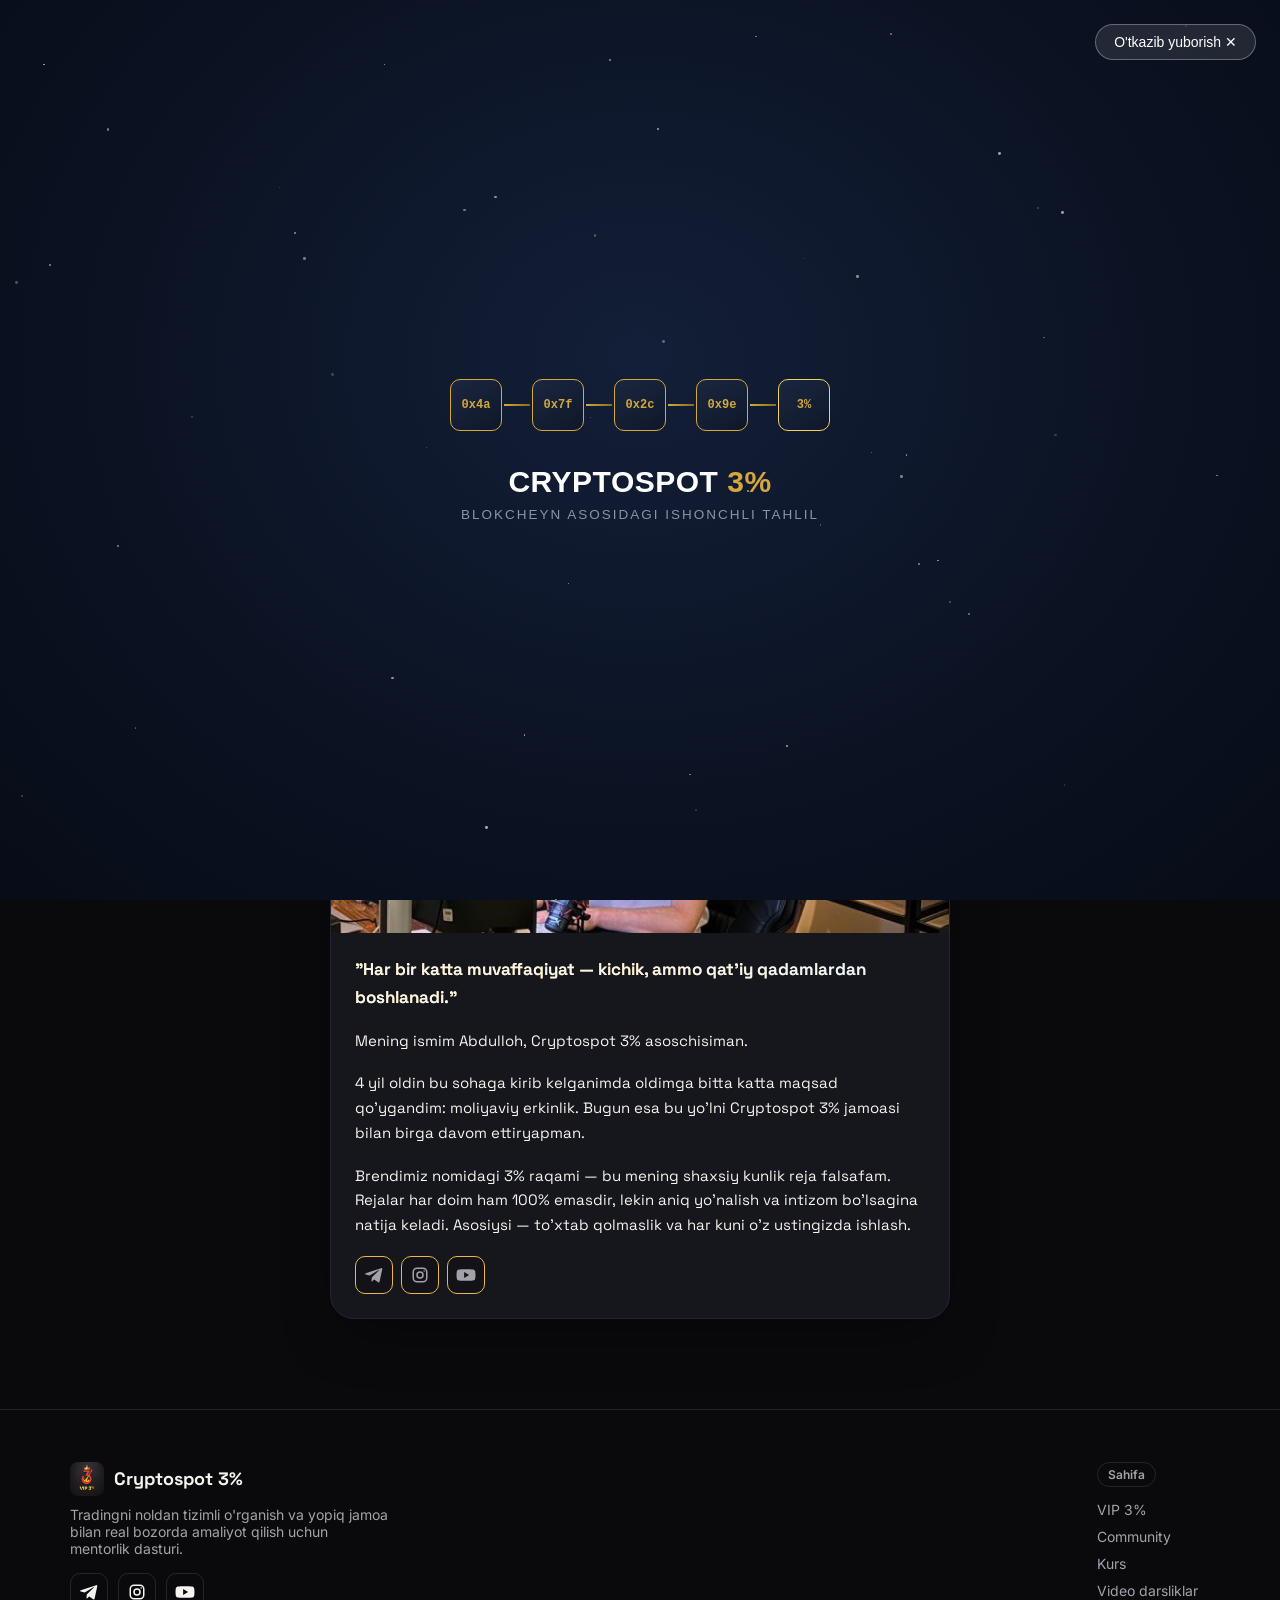
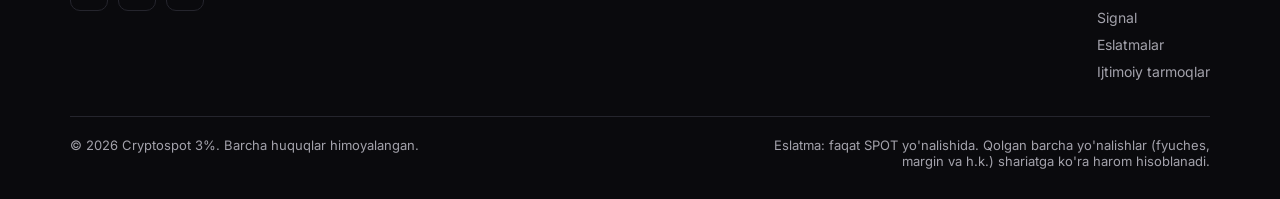
==== commit 8be305c8: "web: Qabul holatini olib tashlash, bosh sahifaga Telegram kirish tugmasi - barcha sahifalar navigats" ====
--- a/web/index.html
+++ b/web/index.html
@@ -157,7 +157,6 @@
     </a>
     <div class="nav-actions" style="margin-left:auto">
       <button class="icon-btn" id="themeToggle"><span data-theme-icon>☀️</span></button>
-      <a href="kurs.html" class="btn btn-primary" style="padding:10px 18px;font-size:14px">Qabul holati</a>
       <button class="icon-btn" id="cs3Connect" title="Telegram orqali ulanish" style="width:auto;padding:0 12px;font-size:13px;font-weight:600">Ulanish</button>
       <button class="icon-btn burger" id="burger" style="display:flex">☰</button>
     </div>
@@ -181,6 +180,15 @@
     <div class="center reveal" style="margin-bottom:30px">
       <span class="eyebrow" data-i18n="hero.eyebrow">CRYPTOSPOT 3%</span>
       <p class="muted" style="margin-top:16px;font-size:15.5px;max-width:480px;margin-left:auto;margin-right:auto" data-i18n="hero.tagline">4 yillik tajriba, aniq intizom falsafasi bilan qurilgan jamoa.</p>
+      <div style="margin-top:26px">
+        <button type="button" id="cs3Start" class="btn btn-primary" style="display:inline-flex;align-items:center;gap:10px;font-size:15px;padding:14px 28px">
+          <svg viewBox="0 0 24 24" width="20" height="20" fill="currentColor" aria-hidden="true"><path d="M9.04 15.47l-.38 5.34c.54 0 .78-.23 1.06-.51l2.55-2.44 5.29 3.87c.97.54 1.66.26 1.92-.9l3.48-16.3c.31-1.45-.52-2.02-1.47-1.67L1.16 9.5c-1.41.55-1.39 1.34-.24 1.69l5.28 1.64L18.4 5.28c.58-.38 1.11-.17.67.21z"/></svg>
+          <span id="cs3StartLabel">Telegram orqali kirish</span>
+        </button>
+        <p class="muted" style="margin-top:14px;font-size:13px;max-width:430px;margin-left:auto;margin-right:auto">
+          Video darslar, signallar va boshqa bo'limlarni ko'rish uchun Telegram orqali kiring — botda faqat <b>Start</b> bosasiz.
+        </p>
+      </div>
     </div>
     <div class="hero-visual reveal" style="max-width:620px;margin:0 auto">
       <img src="assets/img/founder.jpg" alt="Abdulloh - Cryptospot 3% asoschisi">
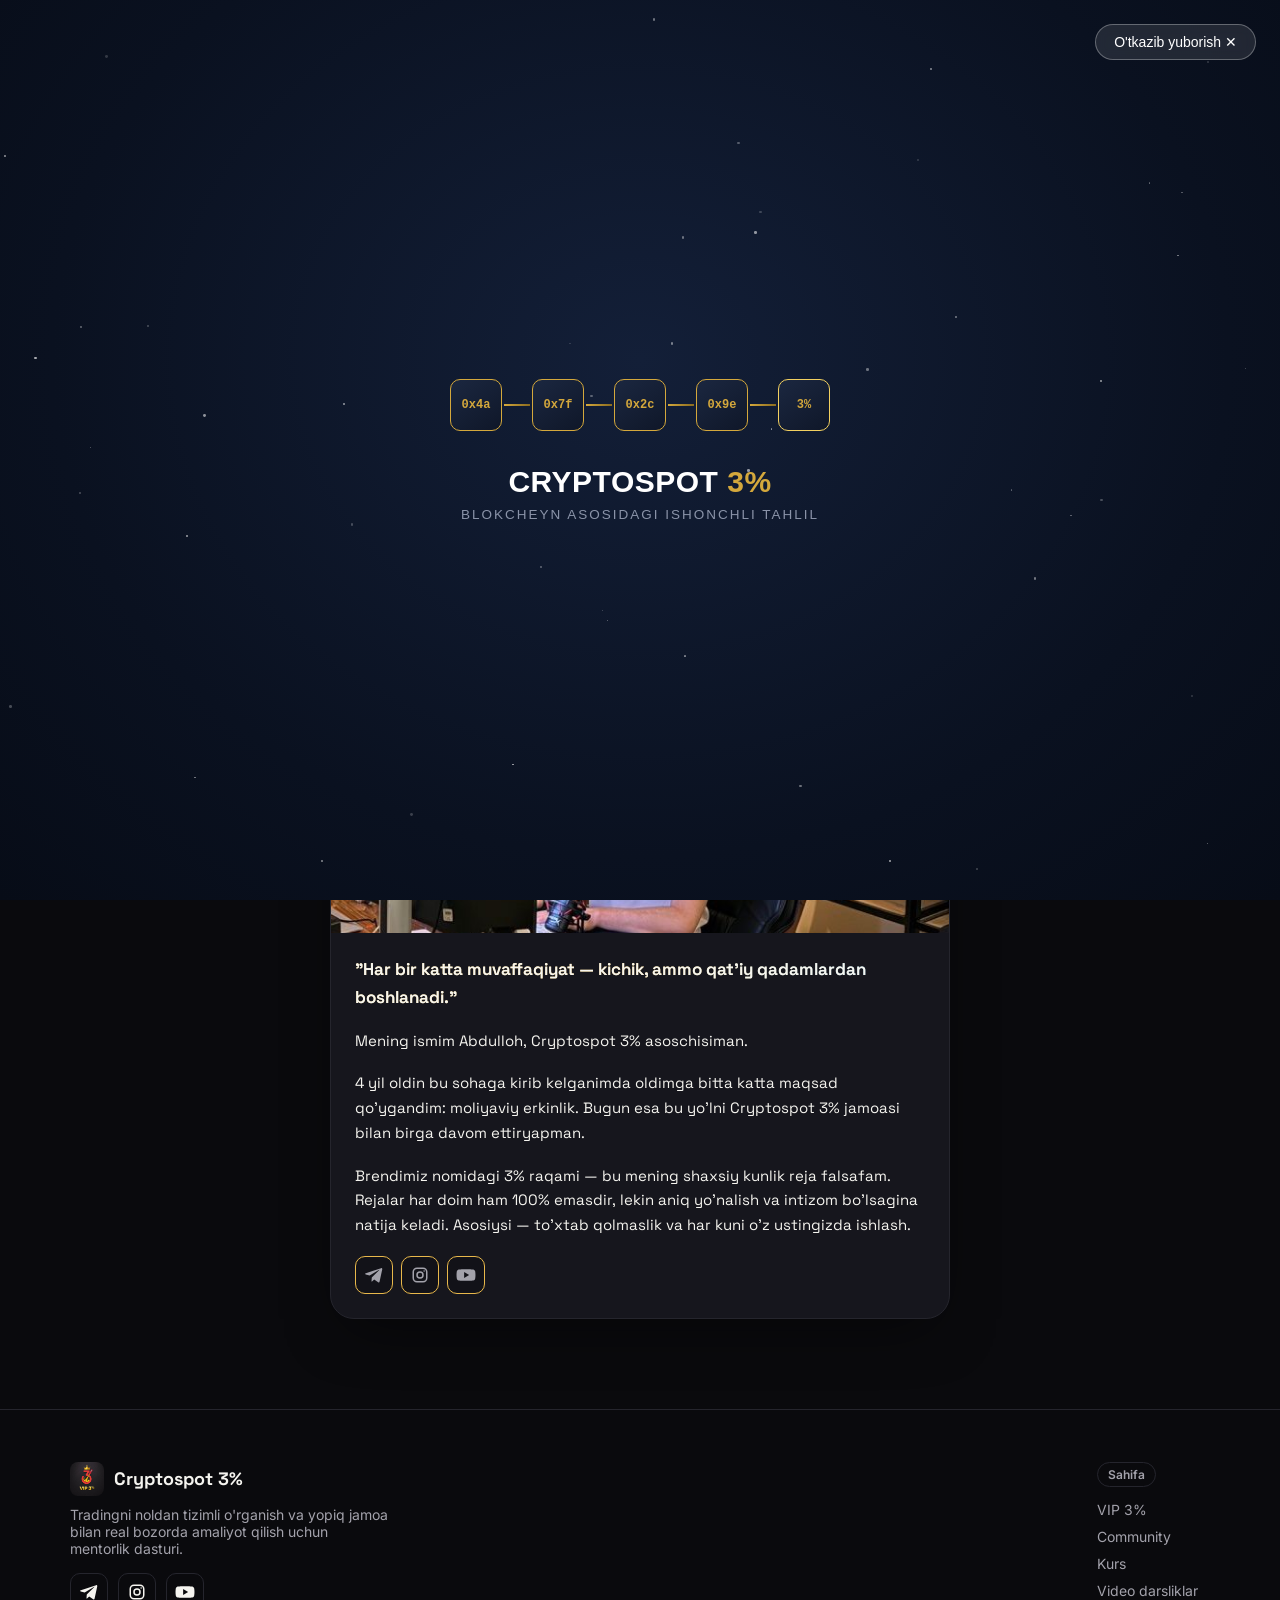
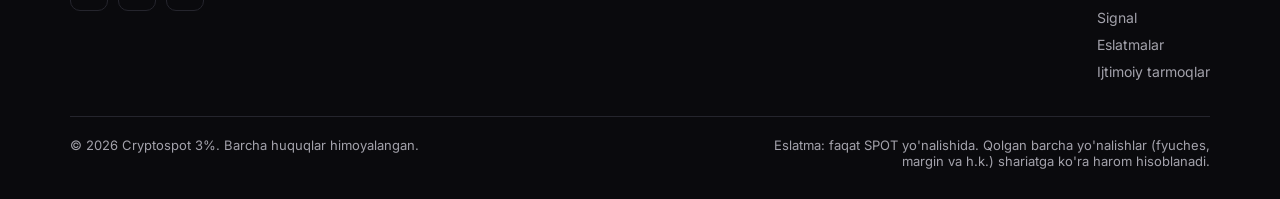
==== commit e6dd7678: "web: chapda hamburger + profil paneli (Telegram ID), navbarda Telegram Kirish - hamburger chap tomon" ====
--- a/web/index.html
+++ b/web/index.html
@@ -151,16 +151,17 @@
 </style>
 <nav class="nav" id="navbar">
   <div class="container nav-inner">
+    <button class="icon-btn burger" id="burger" aria-label="Menyu" title="Hisob menyusi">☰</button>
     <a href="index.html" class="nav-logo">
       <img src="assets/img/logo-main.png" alt="Cryptospot 3%">
       <span>Cryptospot <span class="grad-text">3%</span></span>
     </a>
     <div class="nav-actions" style="margin-left:auto">
       <button class="icon-btn" id="themeToggle"><span data-theme-icon>☀️</span></button>
-      <button class="icon-btn" id="cs3Connect" title="Telegram orqali ulanish" style="width:auto;padding:0 12px;font-size:13px;font-weight:600">Ulanish</button>
-      <button class="icon-btn burger" id="burger" style="display:flex">☰</button>
-    </div>
-  </div>
+      <button class="icon-btn" id="cs3Connect" title="Telegram orqali kirish" style="width:auto;padding:0 12px;font-size:13px;font-weight:600;display:inline-flex;align-items:center;gap:6px"><svg viewBox="0 0 24 24" width="16" height="16" fill="currentColor" aria-hidden="true"><path d="M9.04 15.47l-.38 5.34c.54 0 .78-.23 1.06-.51l2.55-2.44 5.29 3.87c.97.54 1.66.26 1.92-.9l3.48-16.3c.31-1.45-.52-2.02-1.47-1.67L1.16 9.5c-1.41.55-1.39 1.34-.24 1.69l5.28 1.64L18.4 5.28c.58-.38 1.11-.17.67.21z"/></svg><span id="cs3ConnectLabel">Kirish</span></button>
+    </div>
+  </div>
+  <div class="account-menu" id="accountMenu"></div>
   <div class="mobile-menu" id="mobileMenu">
     <a href="index.html" class="active">Bosh sahifa</a>
     <a href="vip3.html">VIP 3%</a>
--- a/web/assets/css/main.css
+++ b/web/assets/css/main.css
@@ -109,8 +109,32 @@
 }
 .icon-btn:hover{background:var(--bg-alt)}
 .lang-btn{font-size:13px;font-weight:700;width:auto;padding:0 10px}
-/* Hamburger o'rniga — doim ko'rinadigan, yon tomonga suriladigan sahifa tugmalari */
-.burger{display:none !important}
+/* Chap tomondagi hamburger — hisob/profil panelini ochadi */
+.burger{display:flex;order:-1;margin-right:4px}
+/* Hisob paneli (hamburger ochadi) — profil, Telegram ID, havolalar */
+.account-menu{
+  display:none;position:absolute;left:16px;top:68px;z-index:60;
+  width:min(300px,calc(100vw - 32px));
+  background:var(--card);border:1px solid var(--border);border-radius:14px;
+  box-shadow:var(--shadow);padding:16px;
+}
+.account-menu.open{display:block}
+.account-profile{display:flex;align-items:center;gap:12px;margin-bottom:14px}
+.account-avatar{
+  width:44px;height:44px;border-radius:50%;flex:none;
+  background:linear-gradient(135deg,var(--gold),var(--gold-2));
+  display:flex;align-items:center;justify-content:center;font-weight:700;color:#111;font-size:18px;
+}
+.account-name{font-weight:700;font-size:15px}
+.account-id{font-size:12.5px;color:var(--muted);font-family:'Courier New',monospace;margin-top:2px}
+.account-menu .btn{width:100%}
+.acct-link{
+  display:block;padding:10px 12px;border-radius:9px;color:var(--fg);font-size:14px;
+  border:1px solid var(--border);margin-top:8px;text-align:center;background:none;
+  width:100%;cursor:pointer;font:inherit;
+}
+.acct-link:hover{border-color:var(--gold)}
+/* Doim ko'rinadigan, yon tomonga suriladigan sahifa tugmalari (pastki qator) */
 .mobile-menu{
   display:flex;flex-direction:row;gap:8px;
   overflow-x:auto;padding:8px 20px 12px;
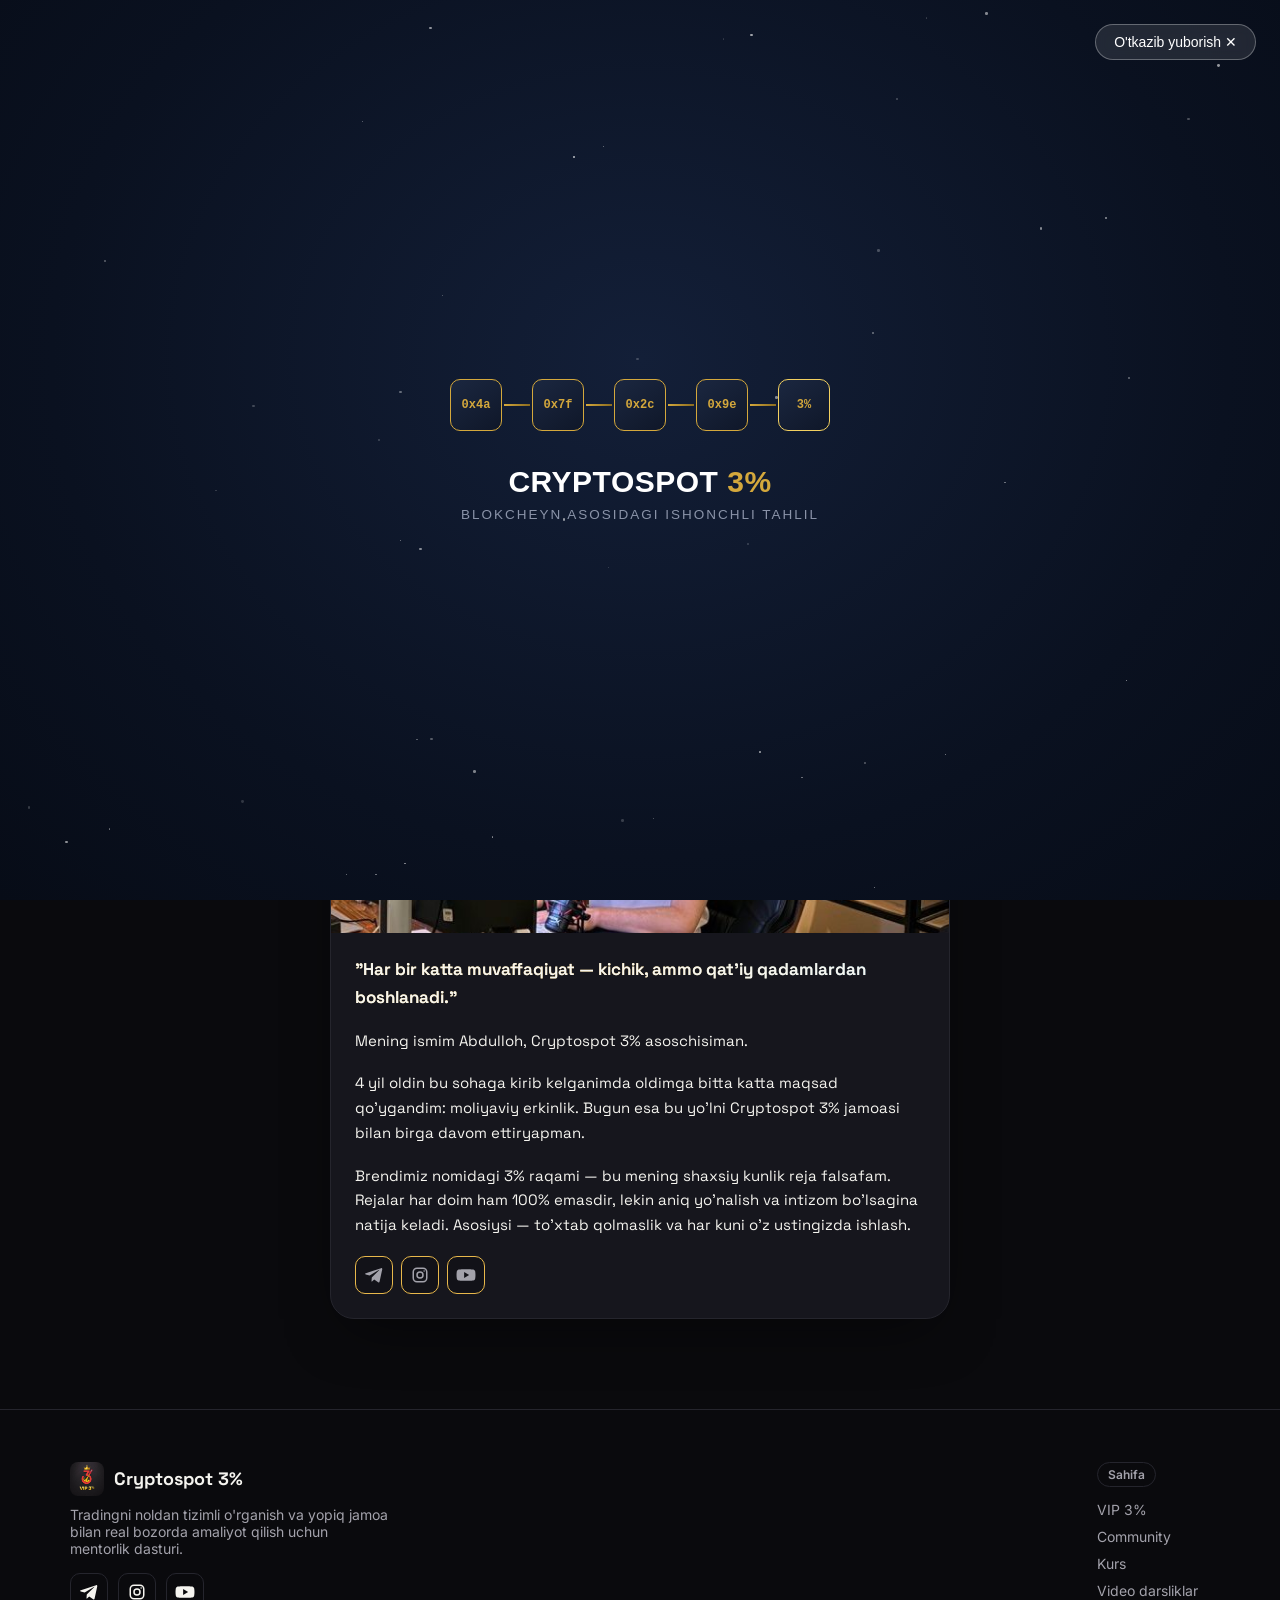
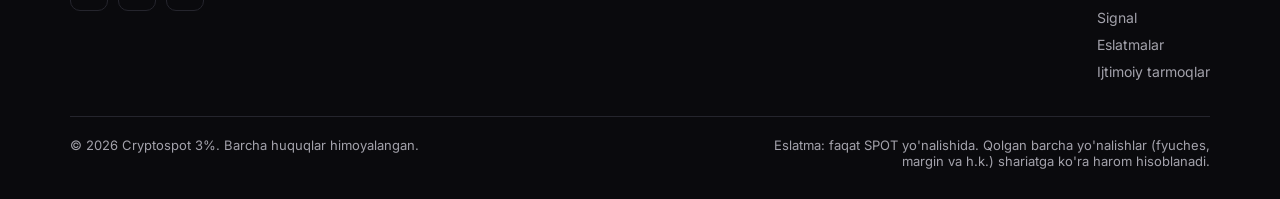
==== commit c9399ded: "kanal: ommaviy maqolalar bo'limi + izohlar - yangi 'Kanal' sahifasi (kanal.html): matn + rasm/video/" ====
--- a/web/index.html
+++ b/web/index.html
@@ -164,6 +164,7 @@
   <div class="account-menu" id="accountMenu"></div>
   <div class="mobile-menu" id="mobileMenu">
     <a href="index.html" class="active">Bosh sahifa</a>
+    <a href="kanal.html">Kanal</a>
     <a href="vip3.html">VIP 3%</a>
     <a href="community.html">Community</a>
     <a href="kurs.html">Kurs</a>
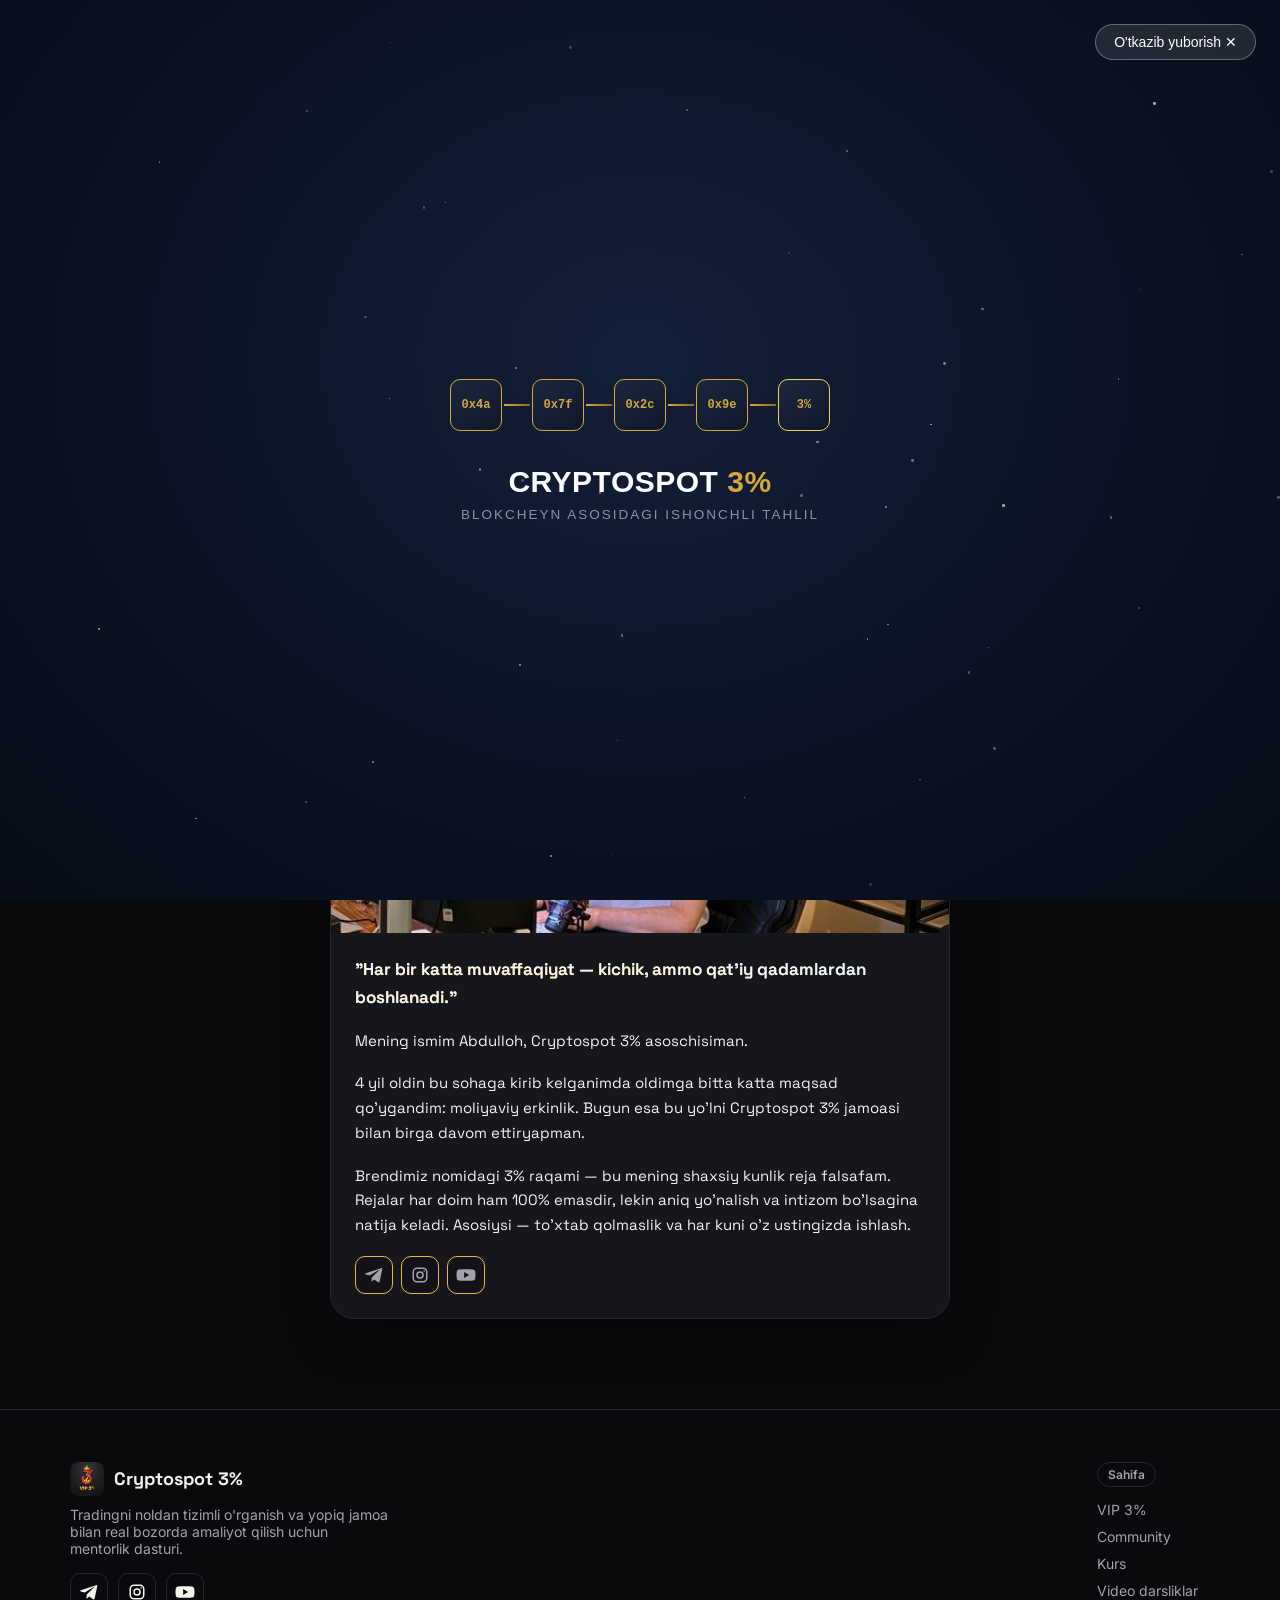
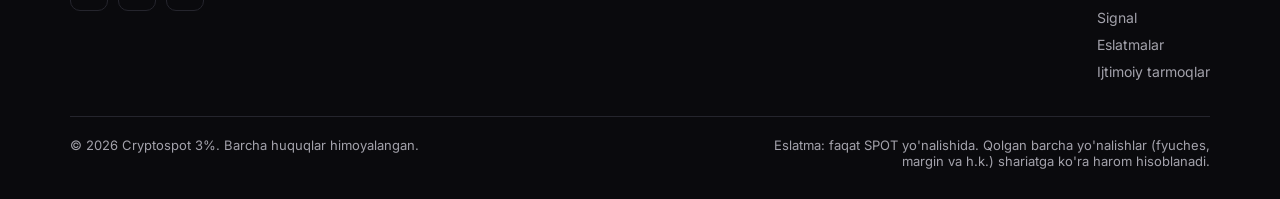
==== commit f61eefcd: "pwa: saytni o'rnatiladigan ilova (PWA) qilish - manifest.json (nom, ikonkalar 72-512 + maskable, sta" ====
--- a/web/index.html
+++ b/web/index.html
@@ -13,6 +13,14 @@
 <link rel="preconnect" href="https://fonts.googleapis.com">
 <link href="https://fonts.googleapis.com/css2?family=Inter:wght@400;500;600;700&family=Space+Grotesk:wght@500;600;700&display=swap" rel="stylesheet">
 <link rel="stylesheet" href="assets/css/main.css">
+<link rel="manifest" href="/manifest.json">
+<meta name="theme-color" content="#0a0a0d">
+<link rel="apple-touch-icon" href="/assets/icons/icon-192.png">
+<meta name="apple-mobile-web-app-capable" content="yes">
+<meta name="mobile-web-app-capable" content="yes">
+<meta name="apple-mobile-web-app-status-bar-style" content="black-translucent">
+<meta name="apple-mobile-web-app-title" content="Cryptospot 3%">
+
   <meta name="google-site-verification" content="6dXz70I07AuWuCMM8r_XZK_Budmu9JHM1w6QXV11bR0">
 <!-- Sozlamalar va ulanish moduli <head> da yuklanadi: sahifa ichidagi
      skriptlar SITE_CONFIG ga tayanadi, shuning uchun ular avval kelishi shart -->
@@ -248,5 +256,6 @@
 <script src="assets/js/main.js"></script>
 
 
+<script src="/assets/js/pwa.js"></script>
 </body>
 </html>
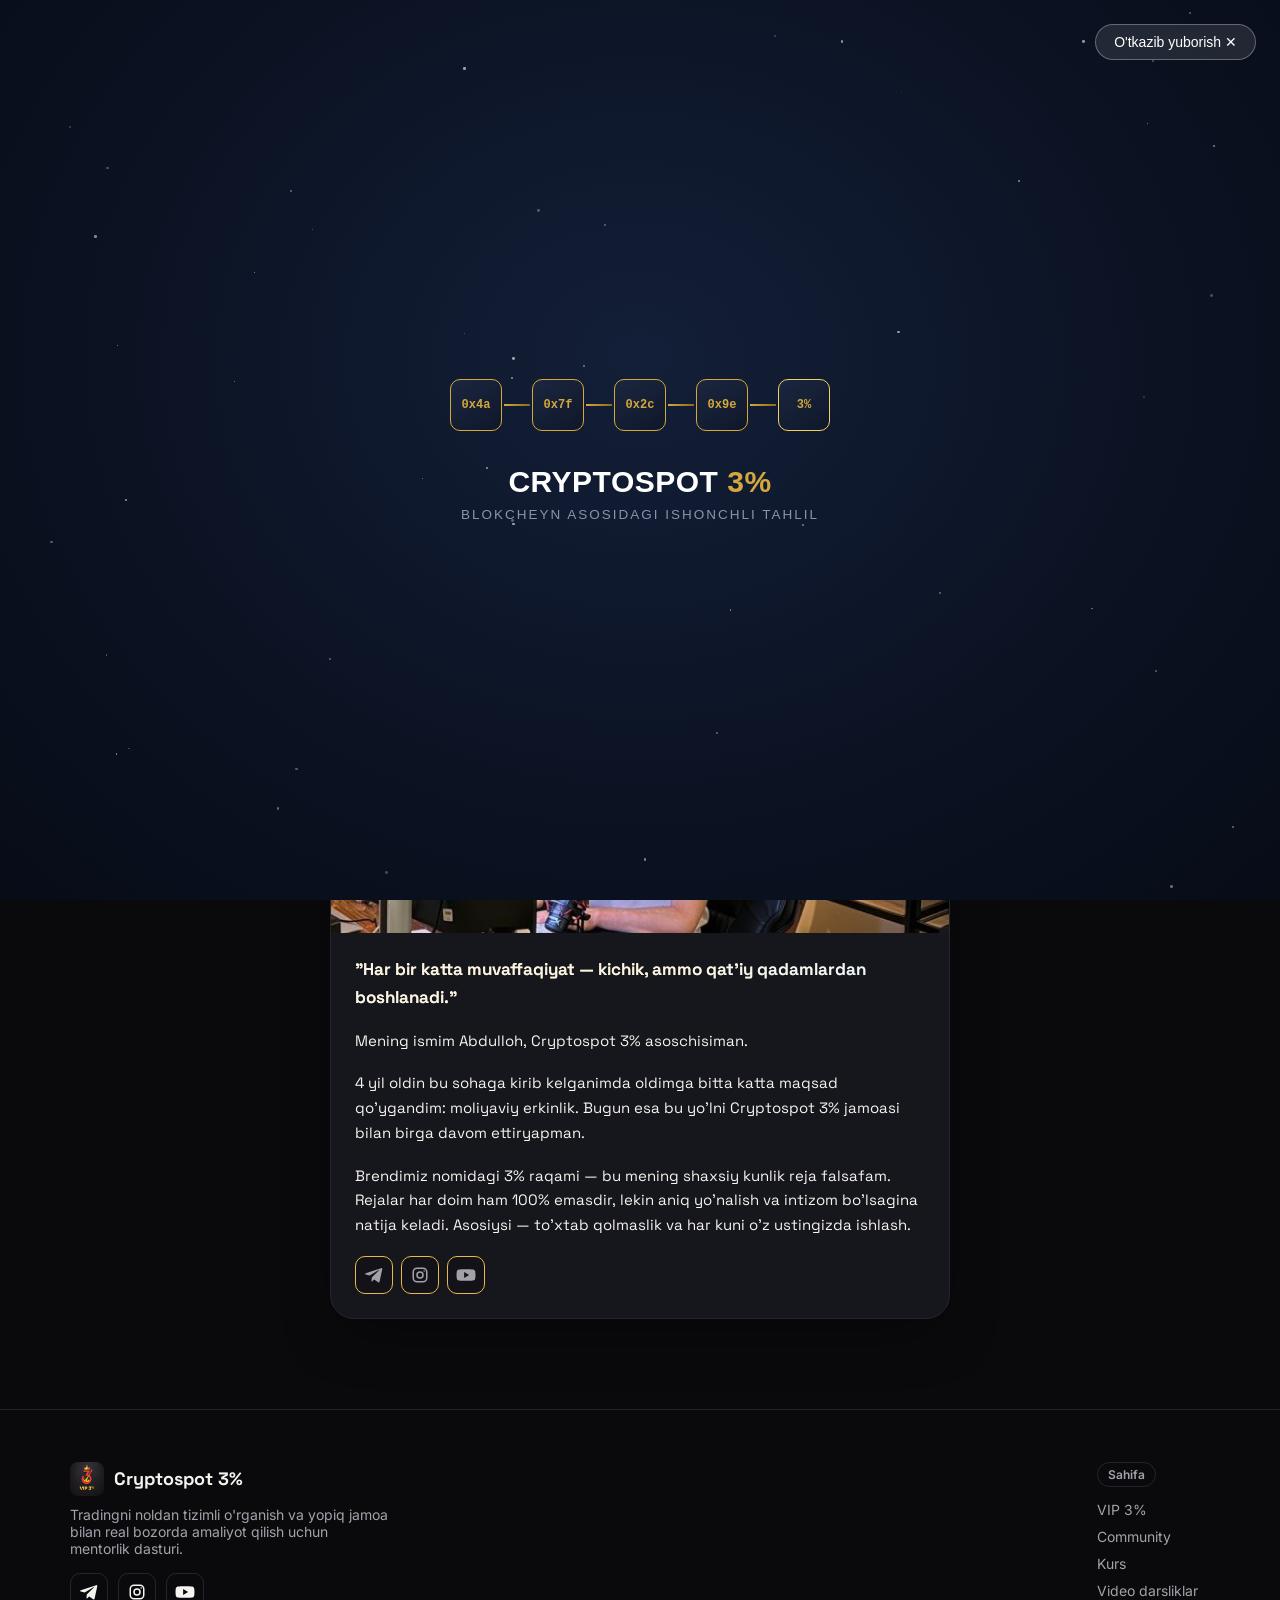
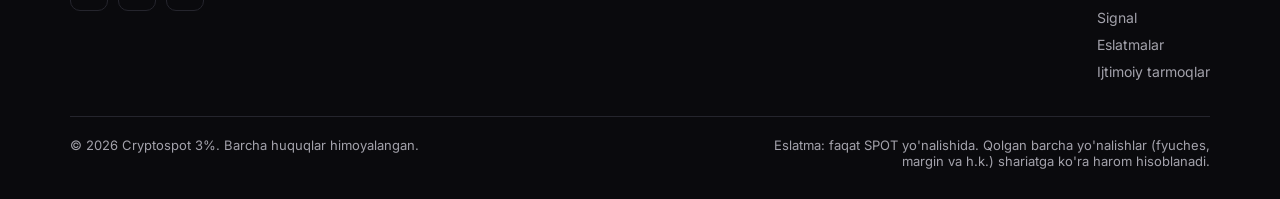
==== commit 363602d3: "index: hero matnini yangi Telegram kirishga moslash (Start emas, tasdiqlash) Co-Authored-By: Claude " ====
--- a/web/index.html
+++ b/web/index.html
@@ -196,7 +196,7 @@
           <span id="cs3StartLabel">Telegram orqali kirish</span>
         </button>
         <p class="muted" style="margin-top:14px;font-size:13px;max-width:430px;margin-left:auto;margin-right:auto">
-          Video darslar, signallar va boshqa bo'limlarni ko'rish uchun Telegram orqali kiring — botda faqat <b>Start</b> bosasiz.
+          Video darslar, signallar va boshqa bo'limlarni ko'rish uchun Telegram orqali kiring — bir marta <b>tasdiqlaysiz</b>, tamom.
         </p>
       </div>
     </div>
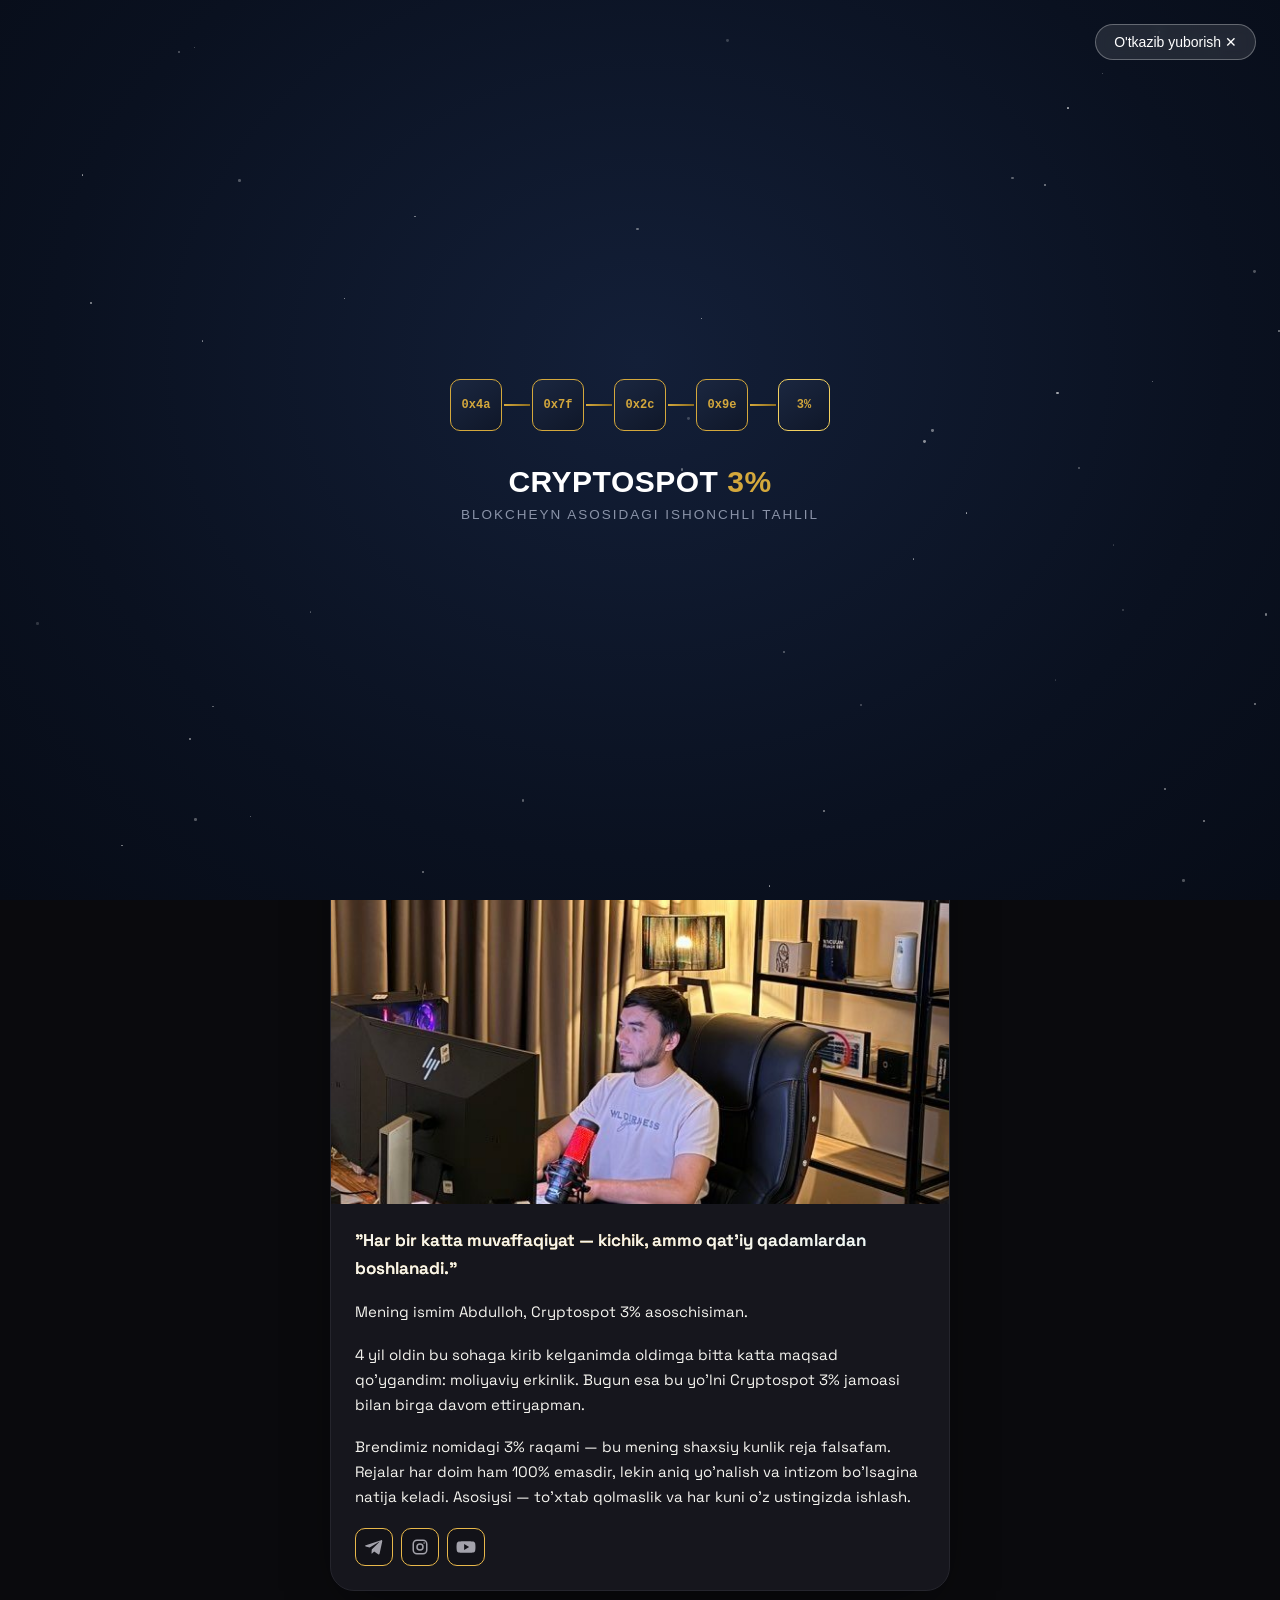
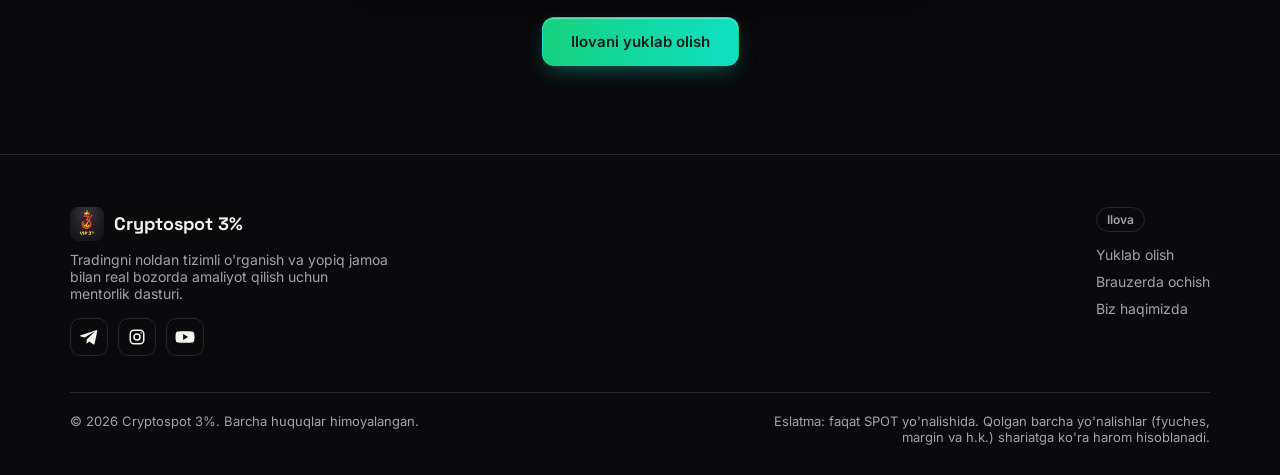
==== commit b17fd847: "feat: sayt endi landing (ilovani yuklab olish) + bitta kirish tugmasi Sayt: - bosh sahifa faqat land" ====
--- a/web/index.html
+++ b/web/index.html
@@ -3,10 +3,10 @@
 <head>
 <meta charset="UTF-8">
 <meta name="viewport" content="width=device-width, initial-scale=1.0">
-<title>CS3% Mentorlik — Cryptospot 3%</title>
-<meta name="description" content="CS3% Mentorlik — tradingni 0 dan tizimli o'rganish va real bozorda amaliyot qilish uchun mentorlik dasturi. Abdulloh, Cryptospot 3% asoschisi.">
-<meta property="og:title" content="CS3% Mentorlik — Cryptospot 3%">
-<meta property="og:description" content="Tahlil qilishni hamma biladi. Biz sizga bajarishni — Execution'ni o'rgatamiz.">
+<title>Cryptospot 3% — ilovani yuklab oling</title>
+<meta name="description" content="Cryptospot 3% ilovasi — signallar, bozor holati, akademiya va yopiq jamoa. Ilovani telefoningizga yuklab oling.">
+<meta property="og:title" content="Cryptospot 3% — ilovani yuklab oling">
+<meta property="og:description" content="Signallar, bozor holati, akademiya va yopiq jamoa — hammasi bitta ilovada.">
 <meta property="og:image" content="assets/img/logo-cs3.png">
 <meta property="og:type" content="website">
 <link rel="icon" href="assets/img/logo-main.png">
@@ -159,47 +159,64 @@
 </style>
 <nav class="nav" id="navbar">
   <div class="container nav-inner">
-    <button class="icon-btn burger" id="burger" aria-label="Menyu" title="Hisob menyusi">☰</button>
     <a href="index.html" class="nav-logo">
       <img src="assets/img/logo-main.png" alt="Cryptospot 3%">
       <span>Cryptospot <span class="grad-text">3%</span></span>
     </a>
     <div class="nav-actions" style="margin-left:auto">
       <button class="icon-btn" id="themeToggle"><span data-theme-icon>☀️</span></button>
-      <button class="icon-btn" id="cs3Connect" title="Telegram orqali kirish" style="width:auto;padding:0 12px;font-size:13px;font-weight:600;display:inline-flex;align-items:center;gap:6px"><svg viewBox="0 0 24 24" width="16" height="16" fill="currentColor" aria-hidden="true"><path d="M9.04 15.47l-.38 5.34c.54 0 .78-.23 1.06-.51l2.55-2.44 5.29 3.87c.97.54 1.66.26 1.92-.9l3.48-16.3c.31-1.45-.52-2.02-1.47-1.67L1.16 9.5c-1.41.55-1.39 1.34-.24 1.69l5.28 1.64L18.4 5.28c.58-.38 1.11-.17.67.21z"/></svg><span id="cs3ConnectLabel">Kirish</span></button>
-    </div>
-  </div>
-  <div class="account-menu" id="accountMenu"></div>
-  <div class="mobile-menu" id="mobileMenu">
-    <a href="index.html" class="active">Bosh sahifa</a>
-    <a href="kanal.html">Kanal</a>
-    <a href="vip3.html">VIP 3%</a>
-    <a href="community.html">Community</a>
-    <a href="kurs.html">Kurs</a>
-    <a href="video-darslar.html">Video darsliklar</a>
-    <a href="signal.html">Signal</a>
-    <a href="eslatmalar.html">Eslatmalar</a>
-    <a href="social.html">Ijtimoiy tarmoqlar</a>
+      <a href="#yuklab" class="btn btn-primary" style="height:40px;padding:0 16px;font-size:13.5px;display:inline-flex;align-items:center">Ilovani yuklab olish</a>
+    </div>
   </div>
 </nav>
 
 
-<!-- HERO -->
-<section class="hero" id="hero">
+<!-- HERO — ilovani yuklab olish -->
+<section class="hero" id="yuklab">
   <div class="container" style="max-width:720px">
-    <div class="center reveal" style="margin-bottom:30px">
-      <span class="eyebrow" data-i18n="hero.eyebrow">CRYPTOSPOT 3%</span>
-      <p class="muted" style="margin-top:16px;font-size:15.5px;max-width:480px;margin-left:auto;margin-right:auto" data-i18n="hero.tagline">4 yillik tajriba, aniq intizom falsafasi bilan qurilgan jamoa.</p>
-      <div style="margin-top:26px">
-        <button type="button" id="cs3Start" class="btn btn-primary" style="display:inline-flex;align-items:center;gap:10px;font-size:15px;padding:14px 28px">
-          <svg viewBox="0 0 24 24" width="20" height="20" fill="currentColor" aria-hidden="true"><path d="M9.04 15.47l-.38 5.34c.54 0 .78-.23 1.06-.51l2.55-2.44 5.29 3.87c.97.54 1.66.26 1.92-.9l3.48-16.3c.31-1.45-.52-2.02-1.47-1.67L1.16 9.5c-1.41.55-1.39 1.34-.24 1.69l5.28 1.64L18.4 5.28c.58-.38 1.11-.17.67.21z"/></svg>
-          <span id="cs3StartLabel">Telegram orqali kirish</span>
+    <div class="center reveal">
+      <span class="eyebrow">CRYPTOSPOT 3%</span>
+      <h1 style="font-family:'Space Grotesk',sans-serif;font-size:34px;line-height:1.2;margin:14px 0 12px">
+        Ilovamizni <span class="grad-text">yuklab oling</span>
+      </h1>
+      <p class="muted" style="font-size:15.5px;max-width:470px;margin:0 auto 26px">
+        Signallar, bozor holati, akademiya va yopiq jamoa — hammasi bitta ilovada.
+        Telefoningizga o'rnating va Telegram orqali bir marta kiring.
+      </p>
+
+      <div class="card" style="max-width:430px;margin:0 auto;padding:24px;text-align:left">
+        <a href="#" class="btn btn-primary" id="dlApk" style="display:none;align-items:center;justify-content:center;gap:10px;width:100%;font-size:15px;padding:14px 20px">
+          <svg viewBox="0 0 24 24" width="20" height="20" fill="none" stroke="currentColor" stroke-width="2" stroke-linecap="round" stroke-linejoin="round" aria-hidden="true"><path d="M12 3v12"/><path d="m7 11 5 5 5-5"/><path d="M4 20h16"/></svg>
+          <span>Android uchun yuklab olish</span>
+        </a>
+
+        <button type="button" class="btn btn-primary" id="dlInstall" style="display:none;align-items:center;justify-content:center;gap:10px;width:100%;font-size:15px;padding:14px 20px;margin-top:10px">
+          <svg viewBox="0 0 24 24" width="20" height="20" fill="none" stroke="currentColor" stroke-width="2" stroke-linecap="round" stroke-linejoin="round" aria-hidden="true"><rect x="6" y="2" width="12" height="20" rx="3"/><path d="M11 18h2"/></svg>
+          <span>Ilovani telefonga o'rnatish</span>
         </button>
-        <p class="muted" style="margin-top:14px;font-size:13px;max-width:430px;margin-left:auto;margin-right:auto">
-          Video darslar, signallar va boshqa bo'limlarni ko'rish uchun Telegram orqali kiring — bir marta <b>tasdiqlaysiz</b>, tamom.
-        </p>
-      </div>
-    </div>
+
+        <a href="app.html" class="btn btn-ghost" id="dlOpen" style="display:flex;align-items:center;justify-content:center;gap:10px;width:100%;font-size:15px;padding:14px 20px;margin-top:10px">
+          <svg viewBox="0 0 24 24" width="20" height="20" fill="none" stroke="currentColor" stroke-width="2" stroke-linecap="round" stroke-linejoin="round" aria-hidden="true"><circle cx="12" cy="12" r="9"/><path d="M3 12h18M12 3a15 15 0 0 1 0 18a15 15 0 0 1 0-18"/></svg>
+          <span>Brauzerda ochish</span>
+        </a>
+
+        <p class="muted" id="dlHint" style="font-size:12.5px;margin:14px 0 0;text-align:center;min-height:16px"></p>
+      </div>
+
+      <div style="display:flex;flex-wrap:wrap;gap:8px;justify-content:center;margin-top:22px">
+        <span class="pill">📈 Signallar</span>
+        <span class="pill">📊 Bozor holati</span>
+        <span class="pill">🎓 Akademiya</span>
+        <span class="pill">👥 Jamoa</span>
+      </div>
+    </div>
+  </div>
+</section>
+
+
+<!-- BIZ HAQIMIZDA -->
+<section class="section" id="biz">
+  <div class="container" style="max-width:720px">
     <div class="hero-visual reveal" style="max-width:620px;margin:0 auto">
       <img src="assets/img/founder.jpg" alt="Abdulloh - Cryptospot 3% asoschisi">
       <div class="hero-visual-caption">
@@ -216,6 +233,12 @@
         </div>
       </div>
     </div>
+
+    <div class="center reveal" style="margin-top:26px">
+      <a href="#yuklab" class="btn btn-primary" style="display:inline-flex;align-items:center;gap:10px;font-size:15px;padding:14px 28px">
+        Ilovani yuklab olish
+      </a>
+    </div>
   </div>
 </section>
 
@@ -234,15 +257,11 @@
         </div>
       </div>
       <div>
-        <div class="pill" style="margin-bottom:14px" data-i18n="footer.nav_title">Sahifa</div>
+        <div class="pill" style="margin-bottom:14px">Ilova</div>
         <div style="display:flex;flex-direction:column;gap:10px;font-size:14px" class="muted">
-          <a href="vip3.html">VIP 3%</a>
-          <a href="community.html">Community</a>
-          <a href="kurs.html">Kurs</a>
-          <a href="video-darslar.html">Video darsliklar</a>
-          <a href="signal.html">Signal</a>
-          <a href="eslatmalar.html">Eslatmalar</a>
-          <a href="social.html">Ijtimoiy tarmoqlar</a>
+          <a href="#yuklab">Yuklab olish</a>
+          <a href="app.html">Brauzerda ochish</a>
+          <a href="#biz">Biz haqimizda</a>
         </div>
       </div>
     </div>
@@ -253,6 +272,58 @@
   </div>
 </footer>
 
+
+<script>
+/* Yuklab olish tugmalari:
+   - APK fayl mavjud bo'lsa (config.apkUrl) — "Android uchun yuklab olish"
+   - brauzer o'rnatishni taklif qilsa — "Telefonga o'rnatish"
+   - ilova allaqachon o'rnatilgan bo'lsa — to'g'ridan-to'g'ri ochiladi */
+(function () {
+  var CFG = window.SITE_CONFIG || {};
+  var apkBtn = document.getElementById("dlApk");
+  var insBtn = document.getElementById("dlInstall");
+  var hint = document.getElementById("dlHint");
+
+  var standalone = window.matchMedia && window.matchMedia("(display-mode: standalone)").matches;
+  if (standalone) { location.replace("app.html"); return; }
+
+  // 1) APK — fayl haqiqatan turgan bo'lsa ko'rsatamiz.
+  var apk = CFG.apkUrl || "";
+  if (apk) {
+    fetch(apk, { method: "HEAD" })
+      .then(function (r) {
+        if (!r.ok) return;
+        apkBtn.href = apk;
+        apkBtn.setAttribute("download", "");
+        apkBtn.style.display = "flex";
+      })
+      .catch(function () {});
+  }
+
+  // 2) PWA o'rnatish (Android/Chrome).
+  var deferred = null;
+  window.addEventListener("beforeinstallprompt", function (e) {
+    e.preventDefault();
+    deferred = e;
+    insBtn.style.display = "flex";
+  });
+  insBtn.addEventListener("click", function () {
+    if (!deferred) return;
+    deferred.prompt();
+    deferred.userChoice.then(function () { deferred = null; insBtn.style.display = "none"; });
+  });
+
+  // 3) Maslahat matni.
+  var isIOS = /iphone|ipad|ipod/i.test(navigator.userAgent);
+  if (isIOS) {
+    hint.textContent = "iPhone'da: pastdagi «Ulashish» → «Bosh ekranga qo'shish».";
+  } else {
+    hint.textContent = "O'rnatgandan so'ng ilovaga Telegram orqali bir marta kirasiz.";
+  }
+})();
+</script>
+
+
 <script src="assets/js/main.js"></script>
 
 
--- a/web/assets/css/main.css
+++ b/web/assets/css/main.css
@@ -438,7 +438,9 @@
    Telegram orqali ulanish oynasi (auth.js yaratadi)
    ========================================================== */
 .cs3-modal{
-  position:fixed;inset:0;z-index:1000;
+  /* Kirish oynasi har doim eng tepada — ilovadagi kirish darvozasi (9500)
+     va intro animatsiyasi (99999) ustidan ko'rinishi kerak. */
+  position:fixed;inset:0;z-index:100000;
   background:rgba(0,0,0,.65);
   display:flex;align-items:center;justify-content:center;padding:20px;
 }
